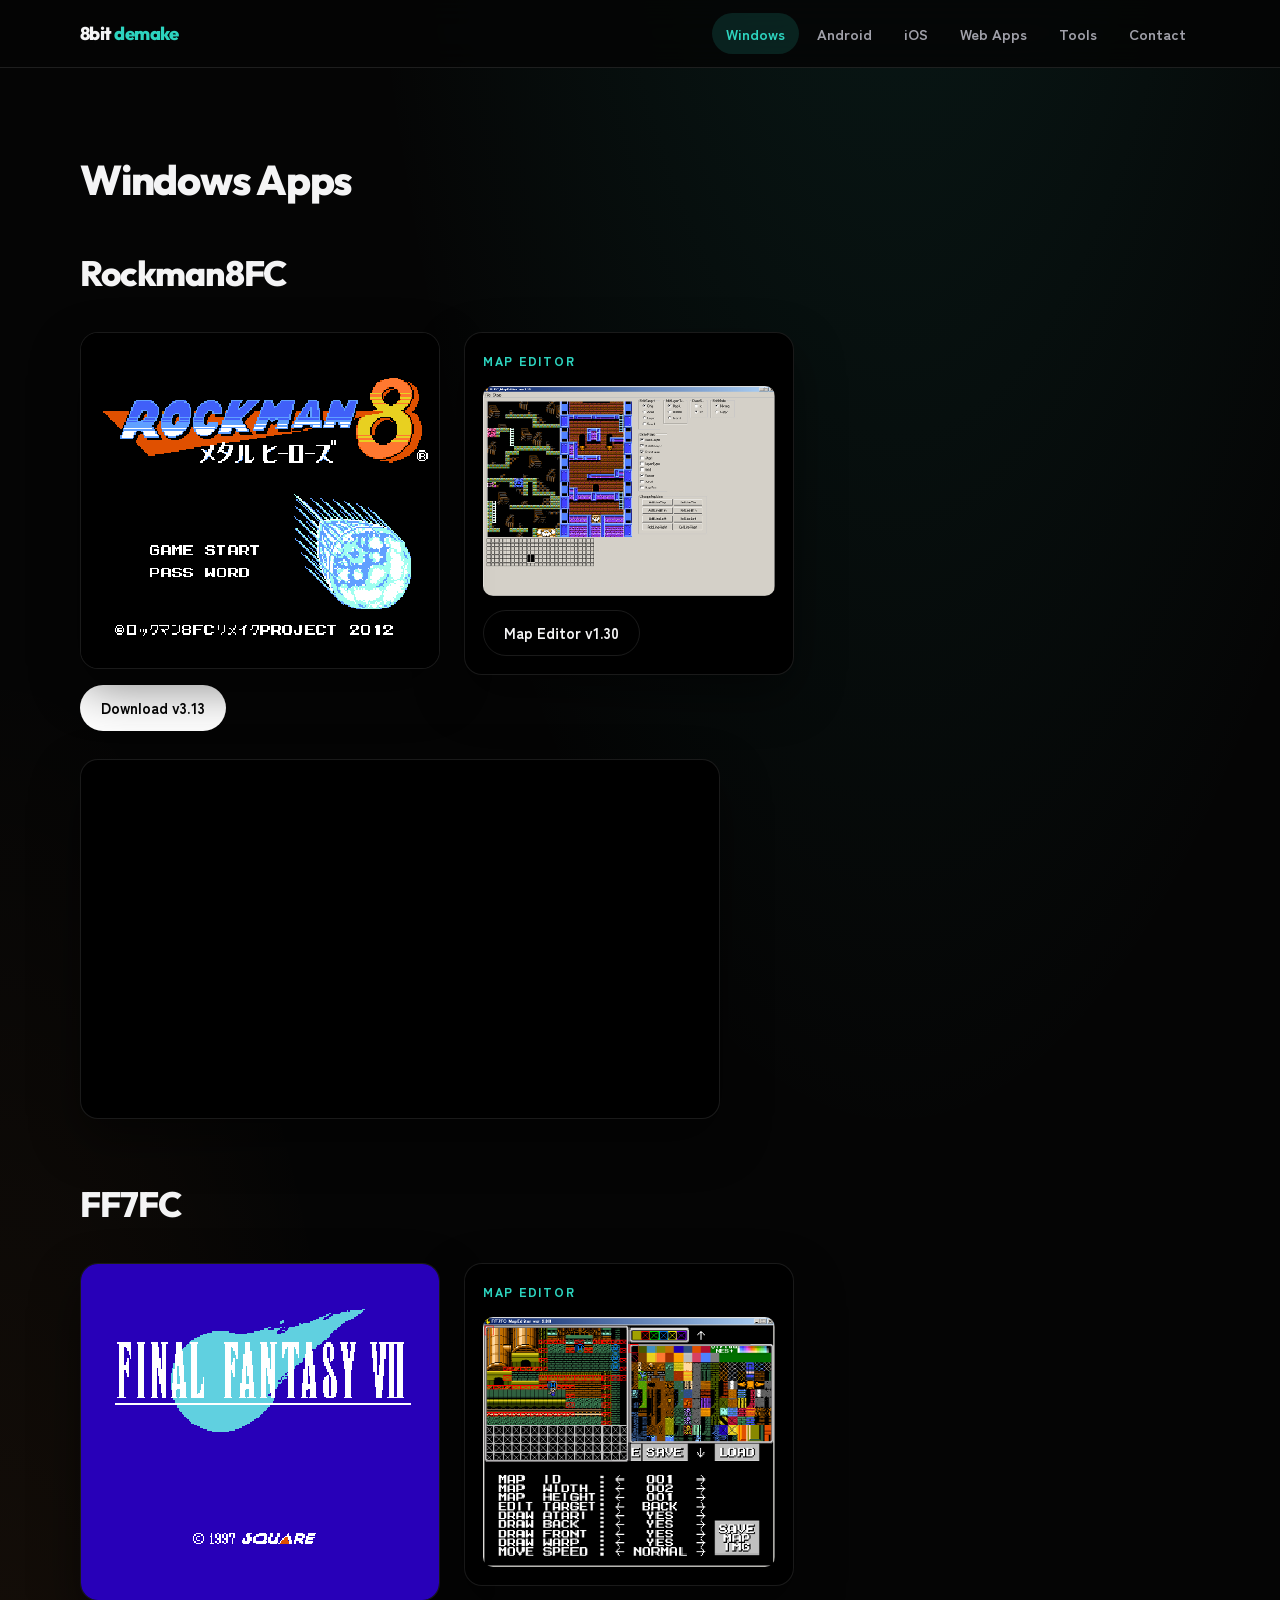
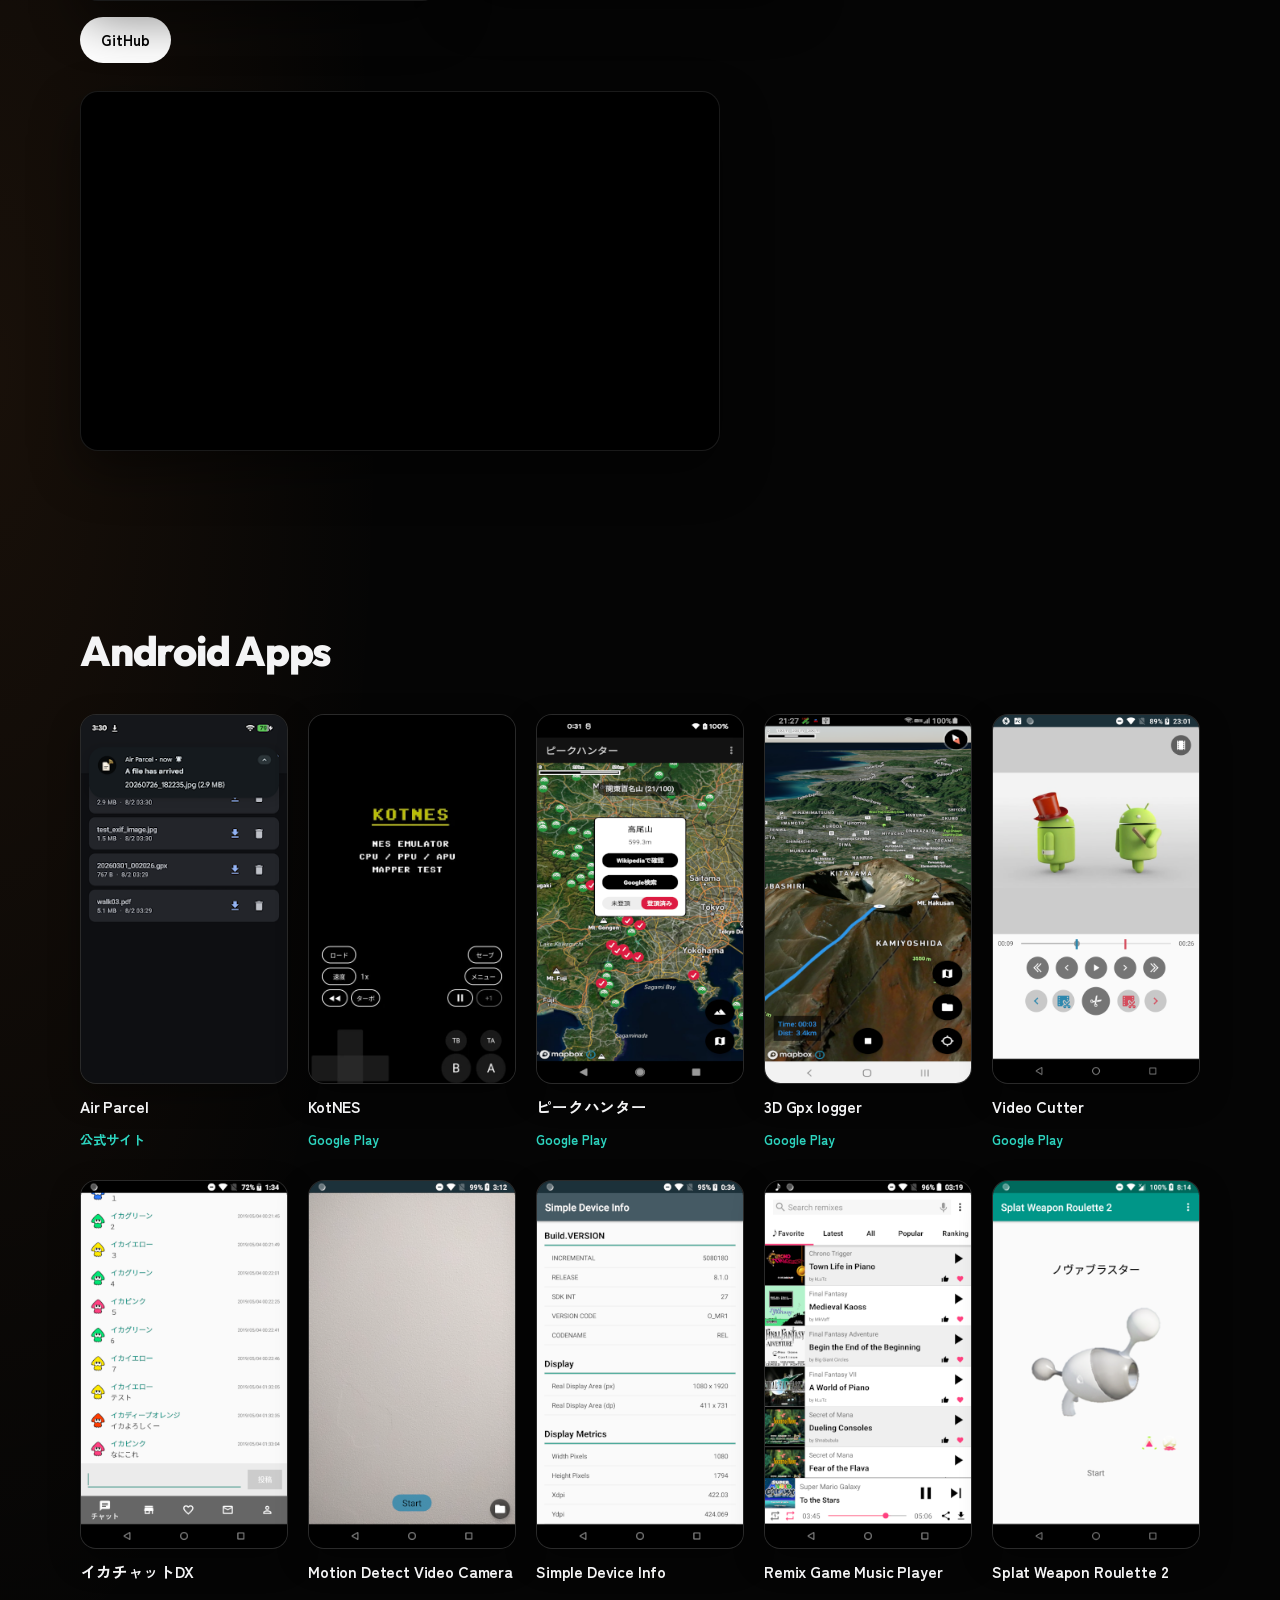
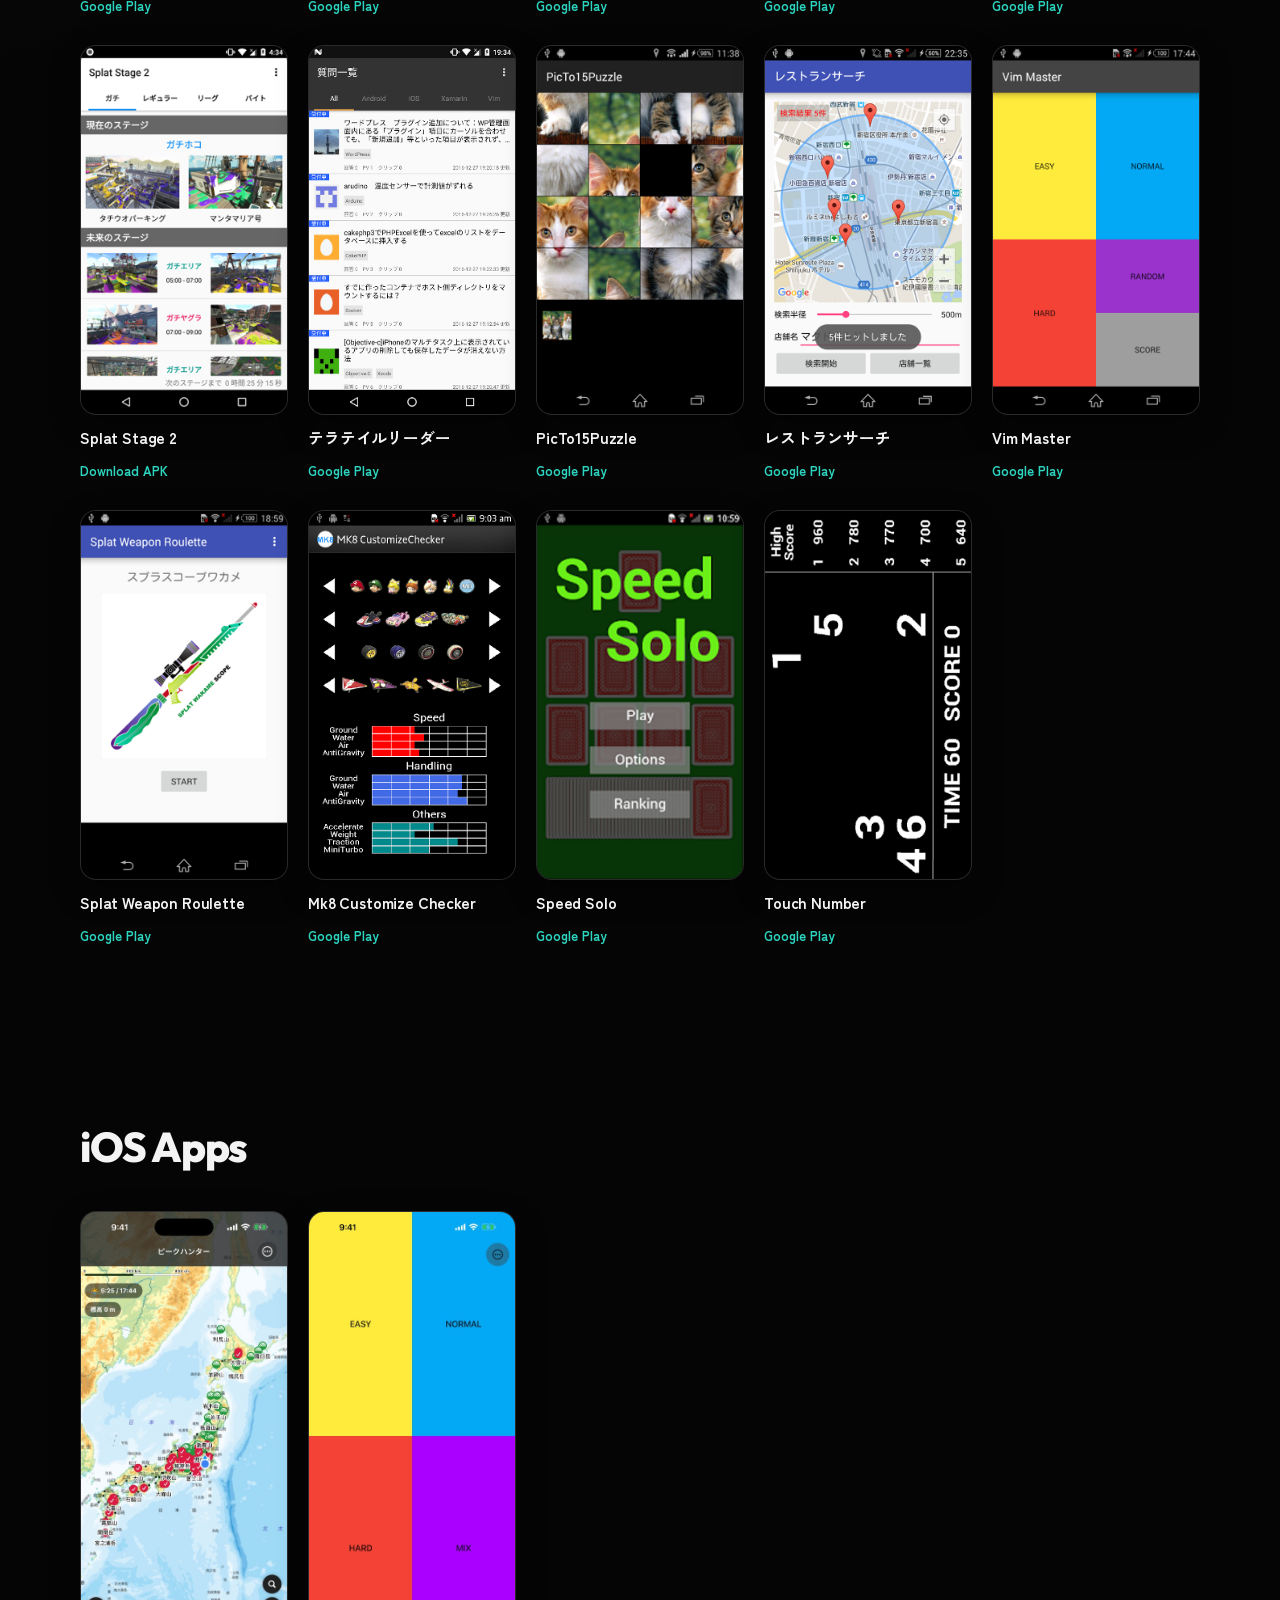
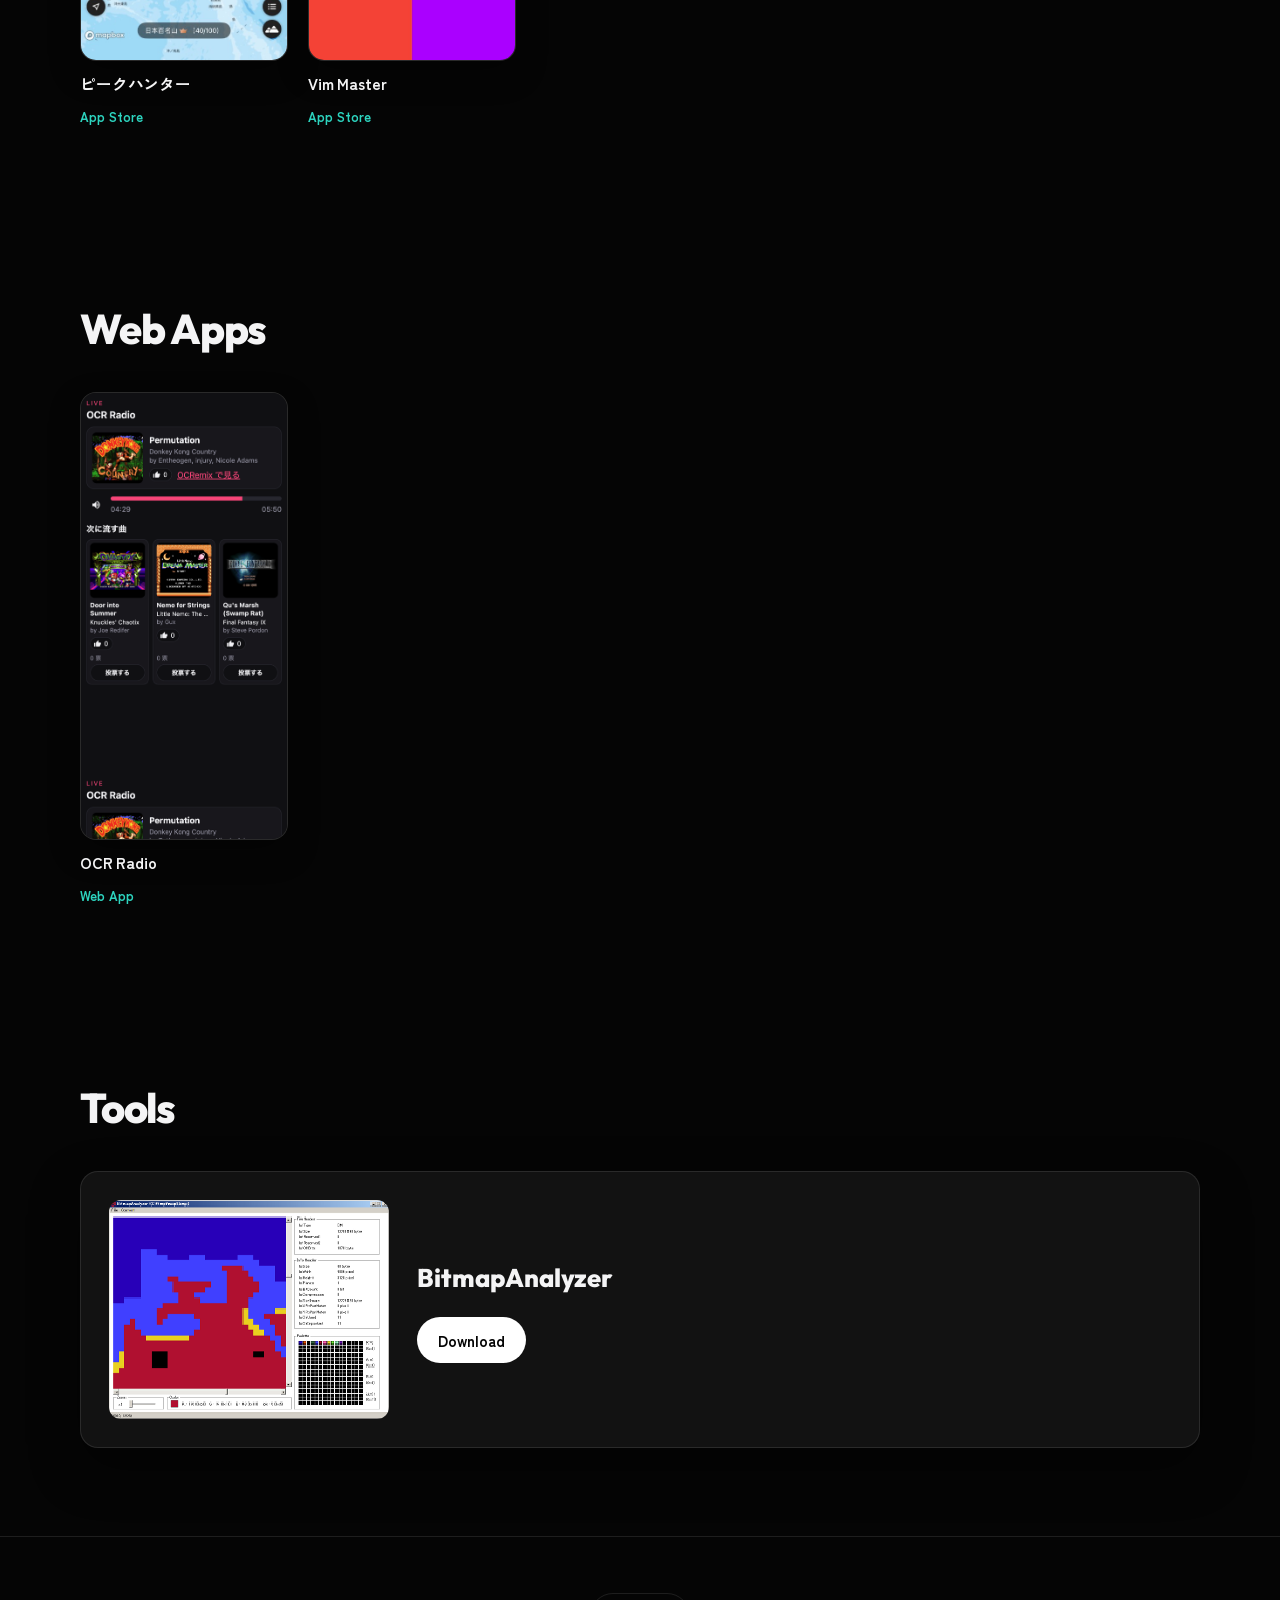
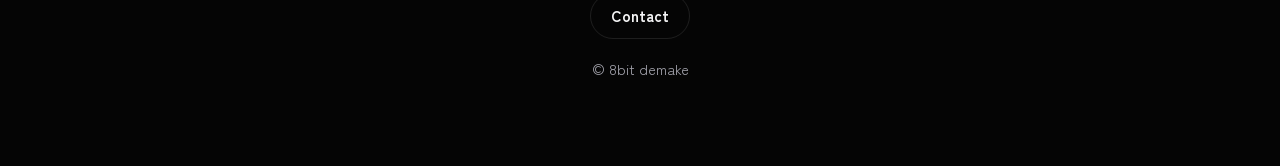
==== index.html @ 4e3c66c1 "OCR Radio の紹介画像をモバイルの縦長スクショに差し替える。" ====
<!DOCTYPE html>
<html lang="ja">
<head>
    <meta charset="utf-8">
    <meta name="viewport" content="width=device-width,initial-scale=1.0">
    <meta name="description" content="8bit demake - ファミコン風ゲームデメイク（Rockman8FC, FF7FC）と自作Android/iOSアプリ・開発ツールの作品集">
    <meta name="theme-color" content="#050505">
    <title>8bit demake</title>
    <link rel="preconnect" href="https://fonts.googleapis.com">
    <link rel="preconnect" href="https://fonts.gstatic.com" crossorigin>
    <link href="https://fonts.googleapis.com/css2?family=Outfit:wght@600;700;800&family=Zen+Kaku+Gothic+New:wght@400;500;700&display=swap" rel="stylesheet">
    <link rel="stylesheet" href="css/style.css">
</head>
<body>

<nav class="navbar">
    <div class="container">
        <a class="navbar-brand" href="#">8bit <span>demake</span></a>
        <button class="nav-toggle" id="nav-toggle" aria-label="メニュー" aria-expanded="false">☰</button>
        <ul class="nav-links" id="nav-links">
            <li><a href="#windows">Windows</a></li>
            <li><a href="#android">Android</a></li>
            <li><a href="#ios">iOS</a></li>
            <li><a href="#web">Web Apps</a></li>
            <li><a href="#tools">Tools</a></li>
            <li><a href="mail_form.html">Contact</a></li>
        </ul>
    </div>
</nav>

<main>
    <section class="section" id="windows">
        <div class="container">
            <div class="section-head reveal">
                <h2>Windows Apps</h2>
            </div>

            <div class="games">
                <article class="game reveal" id="R8">
                    <div class="game-intro">
                        <h3>Rockman8FC</h3>
                    </div>
                    <div class="game-layout">
                        <div>
                            <div class="screen-stage">
                                <div class="game-carousel" data-delay="5000">
                                    <img src="img/R8FCtitle.bmp" width="256" height="240" alt="Rockman8FC タイトル" class="is-active">
                                    <img src="img/R8Sel.bmp" width="256" height="240" alt="Rockman8FC セレクト">
                                    <img src="img/R8frost.png" width="256" height="240" alt="Rockman8FC フロストマン">
                                    <img src="img/R8S.bmp" width="256" height="240" alt="Rockman8FC ゲーム画面">
                                </div>
                            </div>
                            <div class="btn-group game-actions" style="margin-top:16px">
                                <a href="Rockman8FC_v313b.zip" class="btn btn-solid">Download v3.13</a>
                            </div>
                        </div>
                        <div class="editor-stage">
                            <span class="editor-label">Map Editor</span>
                            <img src="img/R8MapEdit.bmp" width="256" height="240" alt="Rockman8FC マップエディタ">
                            <div class="btn-group">
                                <a href="R8FC_MapEditor_v130.zip" class="btn btn-outline">Map Editor v1.30</a>
                            </div>
                        </div>
                    </div>
                    <div class="video-frame">
                        <iframe src="https://www.youtube.com/embed/6qbDLb4ttOM" title="Rockman8FC gameplay" allow="accelerometer; autoplay; encrypted-media; gyroscope; picture-in-picture" allowfullscreen loading="lazy"></iframe>
                    </div>
                </article>

                <article class="game reveal" id="FF7">
                    <div class="game-intro">
                        <h3>FF7FC</h3>
                    </div>
                    <div class="game-layout">
                        <div>
                            <div class="screen-stage">
                                <div class="game-carousel" data-delay="5000" data-start-delay="2500">
                                    <img src="img/FF7FCtitle.bmp" width="256" height="240" alt="FF7FC タイトル" class="is-active">
                                    <img src="img/F7title2.bmp" width="256" height="240" alt="FF7FC タイトル2">
                                    <img src="img/F7btl.bmp" width="256" height="240" alt="FF7FC バトル">
                                    <img src="img/F7x.bmp" width="274" height="240" alt="FF7FC 画面">
                                    <img src="img/F7z.bmp" width="256" height="240" alt="FF7FC 画面2">
                                </div>
                            </div>
                            <div class="btn-group game-actions" style="margin-top:16px">
                                <a href="https://github.com/beta1139/ff7fc-develop/" class="btn btn-solid">GitHub</a>
                            </div>
                        </div>
                        <div class="editor-stage">
                            <span class="editor-label">Map Editor</span>
                            <img src="img/FF7MapEdit.bmp" width="256" height="240" alt="FF7FC マップエディタ">
                        </div>
                    </div>
                    <div class="video-frame">
                        <iframe src="https://www.youtube.com/embed/PDfmCi4DXQ8" title="FF7FC gameplay" allow="accelerometer; autoplay; encrypted-media; gyroscope; picture-in-picture" allowfullscreen loading="lazy"></iframe>
                    </div>
                </article>
            </div>
        </div>
    </section>

    <section class="section" id="android">
        <div class="container">
            <div class="section-head reveal">
                <h2>Android Apps</h2>
            </div>
            <div class="app-gallery reveal">
                <a class="app-item" href="https://air-parcel.web.app/">
                    <div class="app-thumb"><img src="img/airparcel.png" width="230" height="512" alt="Air Parcel" loading="lazy"></div>
                    <h4>Air Parcel</h4><span class="meta">公式サイト</span>
                </a>
                <a class="app-item" href="https://play.google.com/store/apps/details?id=com.beta1139.kotnes">
                    <div class="app-thumb"><img src="img/kotnes.webp" width="472" height="1024" alt="KotNES" loading="lazy"></div>
                    <h4>KotNES</h4><span class="meta">Google Play</span>
                </a>
                <a class="app-item" href="https://play.google.com/store/apps/details?id=develop.beta1139.peekhunter">
                    <div class="app-thumb"><img src="img/peekhunter.png" width="256" height="455" alt="ピークハンター" loading="lazy"></div>
                    <h4>ピークハンター</h4><span class="meta">Google Play</span>
                </a>
                <a class="app-item" href="https://play.google.com/store/apps/details?id=develop.beta1139.gpslogger">
                    <div class="app-thumb"><img src="img/gpslogger.png" width="256" height="455" alt="3D Gpx logger" loading="lazy"></div>
                    <h4>3D Gpx logger</h4><span class="meta">Google Play</span>
                </a>
                <a class="app-item" href="https://play.google.com/store/apps/details?id=develop.beta1139.movie_cutter">
                    <div class="app-thumb"><img src="img/videocutter.png" width="256" height="455" alt="Video Cutter" loading="lazy"></div>
                    <h4>Video Cutter</h4><span class="meta">Google Play</span>
                </a>
                <a class="app-item" href="https://play.google.com/store/apps/details?id=develop.gamma2278.ikachatdx">
                    <div class="app-thumb"><img src="img/ikachatdx.png" width="256" height="455" alt="イカチャットDX" loading="lazy"></div>
                    <h4>イカチャットDX</h4><span class="meta">Google Play</span>
                </a>
                <a class="app-item" href="https://play.google.com/store/apps/details?id=develop.beta1139.motiondetector">
                    <div class="app-thumb"><img src="img/motion_detector.png" width="256" height="455" alt="Motion Detect Video Camera" loading="lazy"></div>
                    <h4>Motion Detect Video Camera</h4><span class="meta">Google Play</span>
                </a>
                <a class="app-item" href="https://play.google.com/store/apps/details?id=develop.beta1139.deviceinfo">
                    <div class="app-thumb"><img src="img/device_info.png" width="256" height="455" alt="Simple Device Info" loading="lazy"></div>
                    <h4>Simple Device Info</h4><span class="meta">Google Play</span>
                </a>
                <a class="app-item" href="https://play.google.com/store/apps/details?id=develop.beta1139.ocr_radio">
                    <div class="app-thumb"><img src="img/remix_player2.png" width="256" height="455" alt="Remix Game Music Player" loading="lazy"></div>
                    <h4>Remix Game Music Player</h4><span class="meta">Google Play</span>
                </a>
                <a class="app-item" href="https://play.google.com/store/apps/details?id=develop.beta1139.splatweaponroulette2">
                    <div class="app-thumb"><img src="img/splatweaponroulette2_.png" width="256" height="455" alt="Splat Weapon Roulette 2" loading="lazy"></div>
                    <h4>Splat Weapon Roulette 2</h4><span class="meta">Google Play</span>
                </a>
                <a class="app-item" href="https://firebasestorage.googleapis.com/v0/b/develop-22cfa.appspot.com/o/splatstage2_258.apk?alt=media&token=6c4bd6cb-471c-4fc9-ab16-933ae0997ff8">
                    <div class="app-thumb"><img src="img/splatstage2_sub.png" width="256" height="455" alt="Splat Stage 2" loading="lazy"></div>
                    <h4>Splat Stage 2</h4><span class="meta">Download APK</span>
                </a>
                <a class="app-item" href="https://play.google.com/store/apps/details?id=develop.beta1139.teratailreader">
                    <div class="app-thumb"><img src="img/teratail.png" width="256" height="455" alt="テラテイルリーダー" loading="lazy"></div>
                    <h4>テラテイルリーダー</h4><span class="meta">Google Play</span>
                </a>
                <a class="app-item" href="https://play.google.com/store/apps/details?id=develop.beta1139.pictopuzzle2">
                    <div class="app-thumb"><img src="img/picTo15puzzle.png" width="256" height="455" alt="PicTo15Puzzle" loading="lazy"></div>
                    <h4>PicTo15Puzzle</h4><span class="meta">Google Play</span>
                </a>
                <a class="app-item" href="https://play.google.com/store/apps/details?id=develop.beta1139.restaurantsearch">
                    <div class="app-thumb"><img src="img/restaurant.png" width="256" height="455" alt="レストランサーチ" loading="lazy"></div>
                    <h4>レストランサーチ</h4><span class="meta">Google Play</span>
                </a>
                <a class="app-item" href="https://play.google.com/store/apps/details?id=develop.example.beta1139.vimmaster">
                    <div class="app-thumb"><img src="img/vim.png" width="256" height="455" alt="Vim Master" loading="lazy"></div>
                    <h4>Vim Master</h4><span class="meta">Google Play</span>
                </a>
                <a class="app-item" href="https://play.google.com/store/apps/details?id=com.beta1139.splatweaponroulette">
                    <div class="app-thumb"><img src="img/swr.png" width="256" height="455" alt="Splat Weapon Roulette" loading="lazy"></div>
                    <h4>Splat Weapon Roulette</h4><span class="meta">Google Play</span>
                </a>
                <a class="app-item" href="https://play.google.com/store/apps/details?id=androidgames.mk8_customizechecker">
                    <div class="app-thumb"><img src="img/mk8.png" width="256" height="455" alt="Mk8 Customize Checker" loading="lazy"></div>
                    <h4>Mk8 Customize Checker</h4><span class="meta">Google Play</span>
                </a>
                <a class="app-item" href="https://play.google.com/store/apps/details?id=androidgames.SpeedSolo">
                    <div class="app-thumb"><img src="img/ss.png" width="256" height="455" alt="Speed Solo" loading="lazy"></div>
                    <h4>Speed Solo</h4><span class="meta">Google Play</span>
                </a>
                <a class="app-item" href="https://play.google.com/store/apps/details?id=androidgames.touchnumber#?t=W251bGwsMSwxLDIxMiwiYW5kcm9pZGdhbWVzLnRvdWNobnVtYmVyIl0.">
                    <div class="app-thumb"><img src="img/tn.png" width="256" height="455" alt="Touch Number" loading="lazy"></div>
                    <h4>Touch Number</h4><span class="meta">Google Play</span>
                </a>
            </div>
        </div>
    </section>

    <section class="section" id="ios">
        <div class="container">
            <div class="section-head reveal">
                <h2>iOS Apps</h2>
            </div>
            <div class="app-gallery reveal">
                <a class="app-item" href="https://apps.apple.com/jp/app/%E3%83%94%E3%83%BC%E3%82%AF%E3%83%8F%E3%83%B3%E3%82%BF%E3%83%BC/id6813309750">
                    <div class="app-thumb is-iphone"><img src="img/peekhunter_ios.jpg" width="471" height="1024" alt="ピークハンター iOS" loading="lazy"></div>
                    <h4>ピークハンター</h4><span class="meta">App Store</span>
                </a>
                <a class="app-item" href="https://apps.apple.com/app/vim-master-learn-vim-commands/id6812982485">
                    <div class="app-thumb is-iphone"><img src="img/vimMaster_ios.png" width="471" height="1024" alt="Vim Master iOS" loading="lazy"></div>
                    <h4>Vim Master</h4><span class="meta">App Store</span>
                </a>
            </div>
        </div>
    </section>

    <section class="section" id="web">
        <div class="container">
            <div class="section-head reveal">
                <h2>Web Apps</h2>
            </div>
            <div class="app-gallery reveal">
                <a class="app-item" href="https://ocrplayer.web.app/">
                    <div class="app-thumb is-iphone"><img src="img/ocr_radio.png" width="471" height="1019" alt="OCR Radio" loading="lazy"></div>
                    <h4>OCR Radio</h4><span class="meta">Web App</span>
                </a>
            </div>
        </div>
    </section>

    <section class="section" id="tools">
        <div class="container">
            <div class="section-head reveal">
                <h2>Tools</h2>
            </div>
            <div class="tool-row reveal">
                <img src="img/ba.bmp" width="256" height="200" alt="BitmapAnalyzer">
                <div>
                    <h3>BitmapAnalyzer</h3>
                    <a href="BitmapAnalyzer.zip" class="btn btn-solid">Download</a>
                </div>
            </div>
        </div>
    </section>
</main>

<footer class="site-footer">
    <div class="container">
        <a href="mail_form.html" class="btn btn-outline">Contact</a>
        <p class="copyright">&copy; 8bit demake</p>
        <div>
            <noscript></noscript><!-- FC2カウンター ここから -->
            <script language="JavaScript" type="text/javascript" src="http://counter1.fc2.com/counter.php?id=3221148"></script>
            <noscript><img src="http://counter1.fc2.com/counter_img.php?id=3221148" alt=""></noscript>
            <img src="http://media.fc2.com/counter_img.php?id=50" style="visibility:hidden" alt="" width="0" height="0">
        </div>
    </div>
</footer>

<button class="back-to-top" id="back-to-top" aria-label="トップへ戻る">↑</button>
<script src="js/main.js"></script>
</body>
</html>
---- css/style.css ----
:root {
    --bg: #050505;
    --bg-deep: #0a0a0a;
    --surface: #121212;
    --ink: #f4f4f5;
    --ink-soft: #d4d4d8;
    --muted: #a1a1aa;
    --line: rgba(255, 255, 255, 0.1);
    --accent: #2dd4bf;
    --accent-hot: #fb923c;
    --accent-soft: rgba(45, 212, 191, 0.14);
    --shadow: 0 20px 50px rgba(0, 0, 0, 0.45);
    --radius: 18px;
    --nav-h: 68px;
    --font-display: "Outfit", "Zen Kaku Gothic New", sans-serif;
    --font-body: "Zen Kaku Gothic New", "Hiragino Sans", sans-serif;
    --max: 1120px;
}

*, *::before, *::after { box-sizing: border-box; }

html {
    scroll-behavior: smooth;
    scroll-padding-top: calc(var(--nav-h) + 20px);
}

body {
    margin: 0;
    color: var(--ink);
    font-family: var(--font-body);
    font-size: 16px;
    line-height: 1.7;
    background:
        radial-gradient(ellipse 80% 50% at 70% -10%, rgba(45, 212, 191, 0.12), transparent 55%),
        radial-gradient(ellipse 60% 40% at 0% 30%, rgba(251, 146, 60, 0.08), transparent 50%),
        var(--bg);
    -webkit-font-smoothing: antialiased;
}

main {
    padding-top: var(--nav-h);
}

img { max-width: 100%; height: auto; display: block; }

a { color: inherit; }

.container {
    width: min(100% - 40px, var(--max));
    margin-inline: auto;
}

/* ── Nav ── */
.navbar {
    position: fixed;
    inset: 0 0 auto;
    z-index: 1000;
    height: var(--nav-h);
    background: rgba(5, 5, 5, 0.88);
    backdrop-filter: blur(16px);
    -webkit-backdrop-filter: blur(16px);
    border-bottom: 1px solid var(--line);
}

.navbar .container {
    display: flex;
    align-items: center;
    justify-content: space-between;
    height: 100%;
}

.navbar-brand {
    font-family: var(--font-display);
    font-weight: 800;
    font-size: 1.15rem;
    letter-spacing: -0.03em;
    text-decoration: none;
    color: var(--ink);
}

.navbar-brand span { color: var(--accent); }

.nav-toggle {
    display: none;
    background: transparent;
    border: 1px solid var(--line);
    border-radius: 10px;
    width: 42px;
    height: 42px;
    cursor: pointer;
    color: var(--ink);
    font-size: 1.1rem;
}

.nav-links {
    display: flex;
    gap: 4px;
    list-style: none;
    margin: 0;
    padding: 0;
}

.nav-links a {
    display: inline-block;
    padding: 8px 14px;
    text-decoration: none;
    color: var(--muted);
    font-weight: 600;
    font-size: 0.92rem;
    border-radius: 999px;
    transition: color 0.2s, background 0.2s;
}

.nav-links a:hover,
.nav-links a.active {
    color: var(--accent);
    background: var(--accent-soft);
}

/* ── Buttons ── */
.btn {
    display: inline-flex;
    align-items: center;
    justify-content: center;
    gap: 8px;
    min-height: 46px;
    padding: 0 20px;
    border-radius: 999px;
    border: 1px solid transparent;
    text-decoration: none;
    font-weight: 700;
    font-size: 0.95rem;
    cursor: pointer;
    transition: transform 0.2s, background 0.2s, color 0.2s, border-color 0.2s, box-shadow 0.2s;
}

.btn:hover { transform: translateY(-1px); }

.btn-primary {
    background: var(--accent);
    color: #04110f;
    box-shadow: 0 10px 24px rgba(45, 212, 191, 0.28);
}

.btn-primary:hover { background: #5eead4; color: #04110f; }

.btn-ghost {
    background: rgba(255, 255, 255, 0.08);
    border-color: rgba(255, 255, 255, 0.28);
    color: #fff;
    backdrop-filter: blur(8px);
}

.btn-ghost:hover { background: rgba(255, 255, 255, 0.16); color: #fff; }

.btn-solid {
    background: #fff;
    color: #050505;
}

.btn-solid:hover { background: #e4e4e7; color: #050505; }

.btn-outline {
    background: transparent;
    border-color: var(--line);
    color: var(--ink);
}

.btn-outline:hover {
    border-color: var(--accent);
    color: var(--accent);
    background: var(--accent-soft);
}

.btn-group {
    display: flex;
    flex-wrap: wrap;
    gap: 10px;
}

/* ── Sections ── */
.section {
    padding: 88px 0;
}

.section-head {
    margin-bottom: 40px;
    max-width: 36rem;
}

.section-head h2 {
    margin: 0;
    font-family: var(--font-display);
    font-size: clamp(1.8rem, 4vw, 2.6rem);
    font-weight: 800;
    letter-spacing: -0.03em;
    line-height: 1.15;
}

.reveal {
    opacity: 1;
    transform: none;
}

/* ── Featured games ── */
.games {
    display: grid;
    gap: 56px;
}

.game {
    display: grid;
    gap: 28px;
}

.game-intro h3 {
    margin: 0;
    font-family: var(--font-display);
    font-size: clamp(1.6rem, 3vw, 2.2rem);
    font-weight: 800;
    letter-spacing: -0.03em;
}

.game-layout {
    display: grid;
    grid-template-columns: minmax(0, 360px) minmax(0, 330px);
    gap: 24px;
    align-items: start;
}

.screen-stage,
.editor-stage {
    background: #000;
    border: 1px solid var(--line);
    border-radius: var(--radius);
    overflow: hidden;
    box-shadow: var(--shadow);
}

.screen-stage {
    aspect-ratio: 256 / 240;
    position: relative;
}

.game-carousel {
    position: absolute;
    inset: 0;
}

.game-carousel img {
    position: absolute;
    inset: 0;
    width: 100%;
    height: 100%;
    object-fit: contain;
    object-position: center top;
    image-rendering: pixelated;
    opacity: 0;
    transition: opacity 0.85s ease;
}

.game-carousel img.is-active {
    opacity: 1;
    z-index: 1;
}

.editor-stage {
    padding: 18px;
    display: grid;
    gap: 14px;
}

.editor-label {
    font-size: 0.78rem;
    font-weight: 800;
    letter-spacing: 0.14em;
    text-transform: uppercase;
    color: var(--accent);
}

.editor-stage img {
    width: 100%;
    border-radius: 10px;
    image-rendering: pixelated;
    background: #000;
}

.game-actions {
    margin-top: 4px;
}

.video-frame {
    position: relative;
    width: 100%;
    max-width: 640px;
    aspect-ratio: 16 / 9;
    border-radius: var(--radius);
    overflow: hidden;
    background: #000;
    border: 1px solid var(--line);
    box-shadow: var(--shadow);
}

.video-frame iframe {
    position: absolute;
    inset: 0;
    width: 100%;
    height: 100%;
    border: 0;
}

/* ── App gallery ── */
.app-gallery {
    display: grid;
    grid-template-columns: repeat(auto-fill, minmax(180px, 1fr));
    gap: 28px 20px;
}

.app-item {
    display: grid;
    gap: 12px;
    text-align: left;
    text-decoration: none;
    color: inherit;
    transition: transform 0.25s ease;
}

.app-item:hover { transform: translateY(-4px); }

.app-item.is-static { cursor: default; }
.app-item.is-static:hover { transform: none; }

.app-thumb {
    aspect-ratio: 9 / 16;
    border-radius: 16px;
    overflow: hidden;
    background: var(--surface);
    border: 1px solid var(--line);
    box-shadow: 0 12px 30px rgba(0, 0, 0, 0.35);
}

.app-thumb.is-iphone {
    aspect-ratio: auto;
}

.app-thumb.is-iphone img {
    height: auto;
    object-fit: contain;
    object-position: center;
}

.app-thumb img {
    width: 100%;
    height: 100%;
    object-fit: cover;
    object-position: top center;
}

.app-item h4 {
    margin: 0;
    font-size: 0.98rem;
    font-weight: 700;
    letter-spacing: -0.01em;
    line-height: 1.35;
    color: var(--ink);
}

.app-item .meta {
    font-size: 0.82rem;
    font-weight: 700;
    color: var(--accent);
}

.app-item.discontinued {
    opacity: 0.55;
}

.app-item.discontinued .meta {
    color: var(--accent-hot);
}

.app-item.discontinued h4 {
    text-decoration: line-through;
    color: var(--muted);
}

/* ── Tools ── */
.tool-row {
    display: grid;
    grid-template-columns: minmax(0, 280px) minmax(0, 1fr);
    gap: 28px;
    align-items: center;
    padding: 28px;
    background: var(--surface);
    border: 1px solid var(--line);
    border-radius: var(--radius);
    box-shadow: var(--shadow);
}

.tool-row img {
    width: 100%;
    border-radius: 12px;
    image-rendering: pixelated;
    background: #000;
}

.tool-row h3 {
    margin: 0 0 18px;
    font-family: var(--font-display);
    font-size: 1.6rem;
    font-weight: 800;
}

/* ── Footer ── */
.site-footer {
    padding: 56px 0 72px;
    border-top: 1px solid var(--line);
    text-align: center;
}

.site-footer .copyright {
    margin: 18px 0 12px;
    color: var(--muted);
    font-size: 0.9rem;
}

.back-to-top {
    position: fixed;
    right: 20px;
    bottom: 20px;
    z-index: 900;
    width: 44px;
    height: 44px;
    border: 0;
    border-radius: 999px;
    background: #fff;
    color: #050505;
    cursor: pointer;
    opacity: 0;
    pointer-events: none;
    transform: translateY(8px);
    transition: opacity 0.25s, transform 0.25s;
}

.back-to-top.visible {
    opacity: 1;
    pointer-events: auto;
    transform: translateY(0);
}

/* ── Contact page ── */
.mail-page {
    min-height: 100vh;
    padding: calc(var(--nav-h) + 48px) 0 64px;
}

.mail-panel {
    width: min(100% - 40px, 640px);
    margin: 0 auto;
    padding: 36px 28px;
    background: var(--surface);
    border: 1px solid var(--line);
    border-radius: var(--radius);
    box-shadow: var(--shadow);
    text-align: center;
}

.mail-panel h1 {
    margin: 0 0 24px;
    font-family: var(--font-display);
    font-size: 2rem;
    font-weight: 800;
    letter-spacing: -0.03em;
}

.back-link {
    display: inline-block;
    margin-top: 28px;
    color: var(--accent);
    font-weight: 700;
    text-decoration: none;
}

.back-link:hover { text-decoration: underline; }

/* ── Legal document ── */
.legal-page {
    min-height: 100vh;
    padding: calc(var(--nav-h) + 40px) 0 80px;
}

.legal-doc {
    width: min(100% - 40px, 760px);
    margin: 0 auto;
    padding: 40px 32px 36px;
    background: var(--surface);
    border: 1px solid var(--line);
    border-radius: var(--radius);
    box-shadow: var(--shadow);
}

.legal-doc h1 {
    margin: 0 0 8px;
    font-family: var(--font-display);
    font-size: 1.7rem;
    font-weight: 800;
    letter-spacing: -0.03em;
}

.legal-meta {
    margin: 0 0 28px;
    color: var(--muted);
    font-size: 0.9rem;
}

.legal-doc h2 {
    margin: 1.8em 0 0.6em;
    font-size: 1.05rem;
    font-weight: 700;
}

.legal-doc p,
.legal-doc li {
    color: var(--ink-soft);
}

.legal-doc a {
    color: var(--accent);
    font-weight: 700;
    text-decoration: none;
}

.legal-doc a:hover { text-decoration: underline; }

.legal-doc ol {
    padding-left: 1.35em;
}

.legal-doc ol ol {
    margin-top: 0.4em;
}

.legal-end {
    margin: 2.4em 0 0;
    text-align: right;
    color: var(--muted);
}

@media (max-width: 480px) {
    .legal-doc { padding: 28px 18px 24px; }
}

/* ── Responsive ── */
@media (max-width: 860px) {
    .nav-toggle { display: inline-flex; align-items: center; justify-content: center; }

    .nav-links {
        display: none;
        position: absolute;
        top: calc(var(--nav-h) - 1px);
        left: 0;
        right: 0;
        flex-direction: column;
        gap: 0;
        padding: 12px 16px 18px;
        background: rgba(5, 5, 5, 0.96);
        border-bottom: 1px solid var(--line);
        backdrop-filter: blur(16px);
    }

    .nav-links.open { display: flex; }

    .game-layout,
    .tool-row {
        grid-template-columns: 1fr;
    }

    .section { padding: 64px 0; }

    .app-gallery {
        grid-template-columns: repeat(2, minmax(0, 1fr));
    }
}

@media (max-width: 480px) {
    .container { width: min(100% - 28px, var(--max)); }

    .app-gallery { gap: 20px 12px; }
}

@media (prefers-reduced-motion: reduce) {
    html { scroll-behavior: auto; }
}
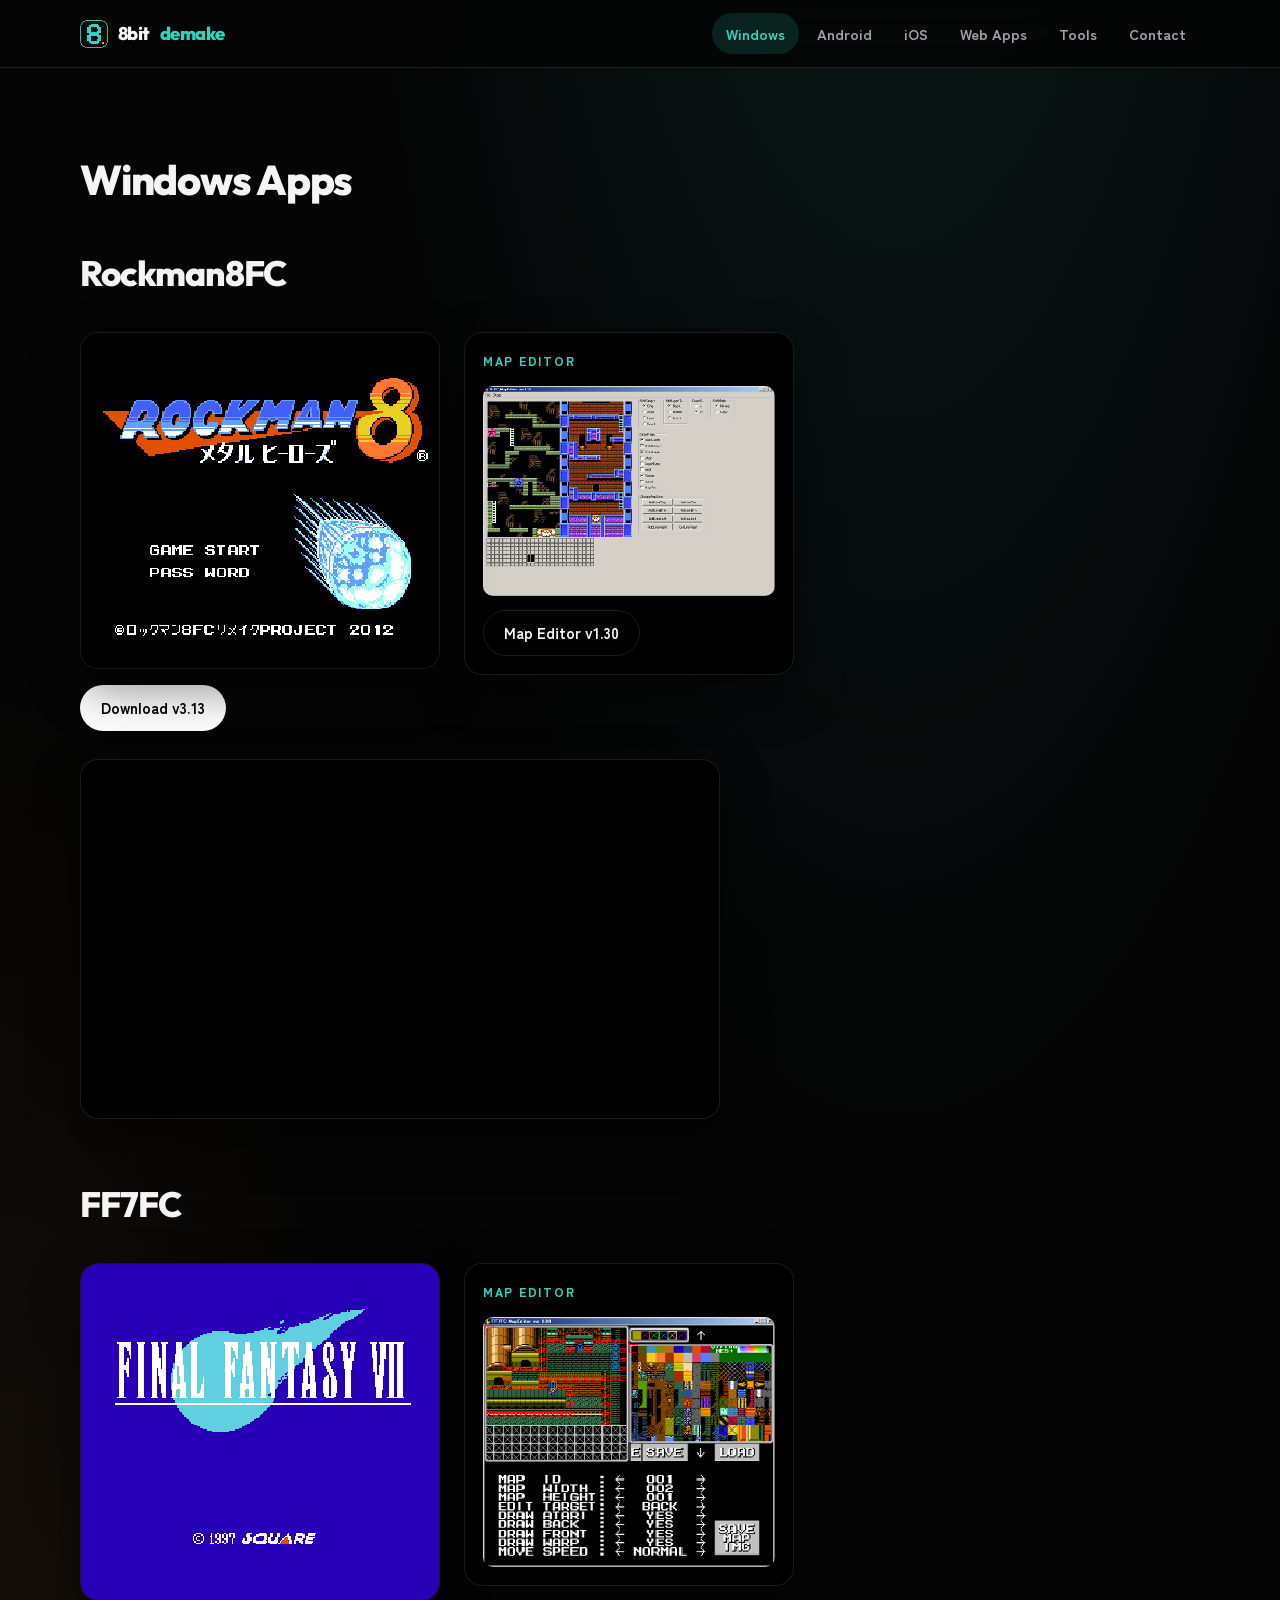
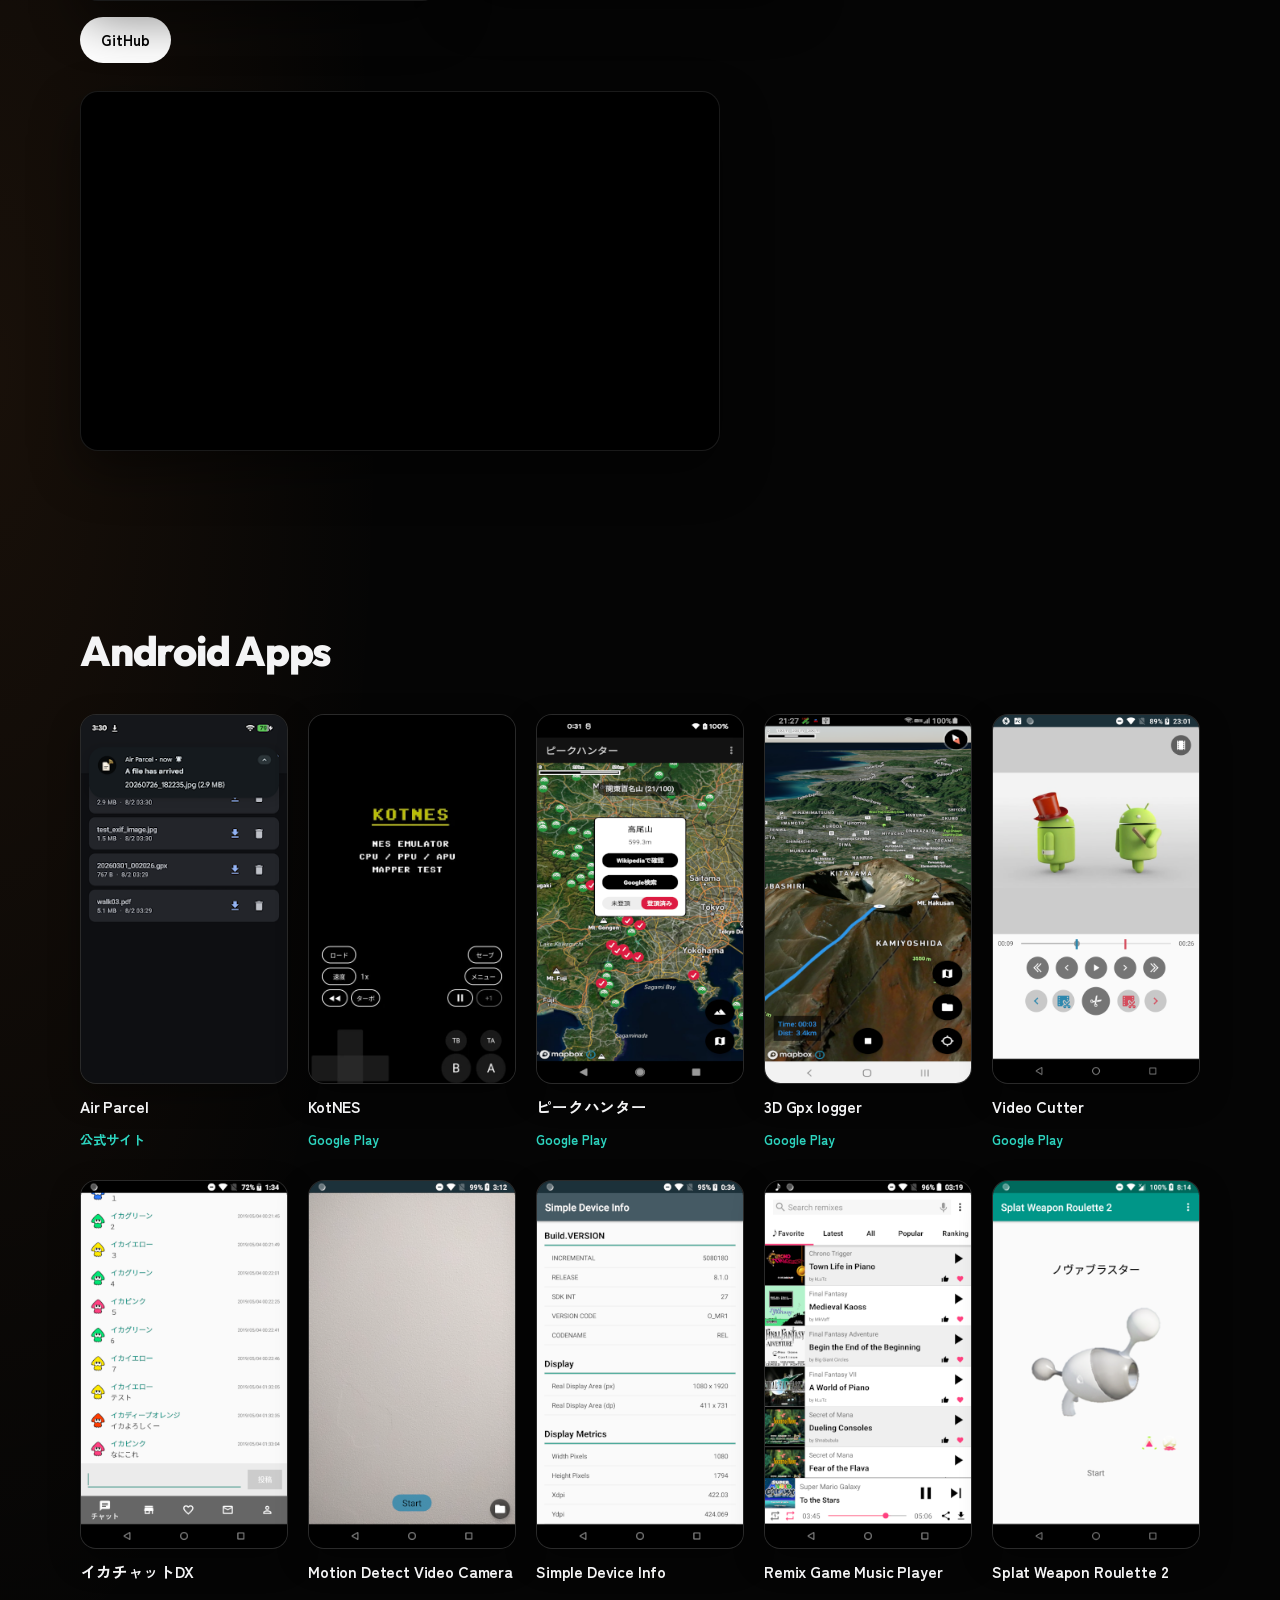
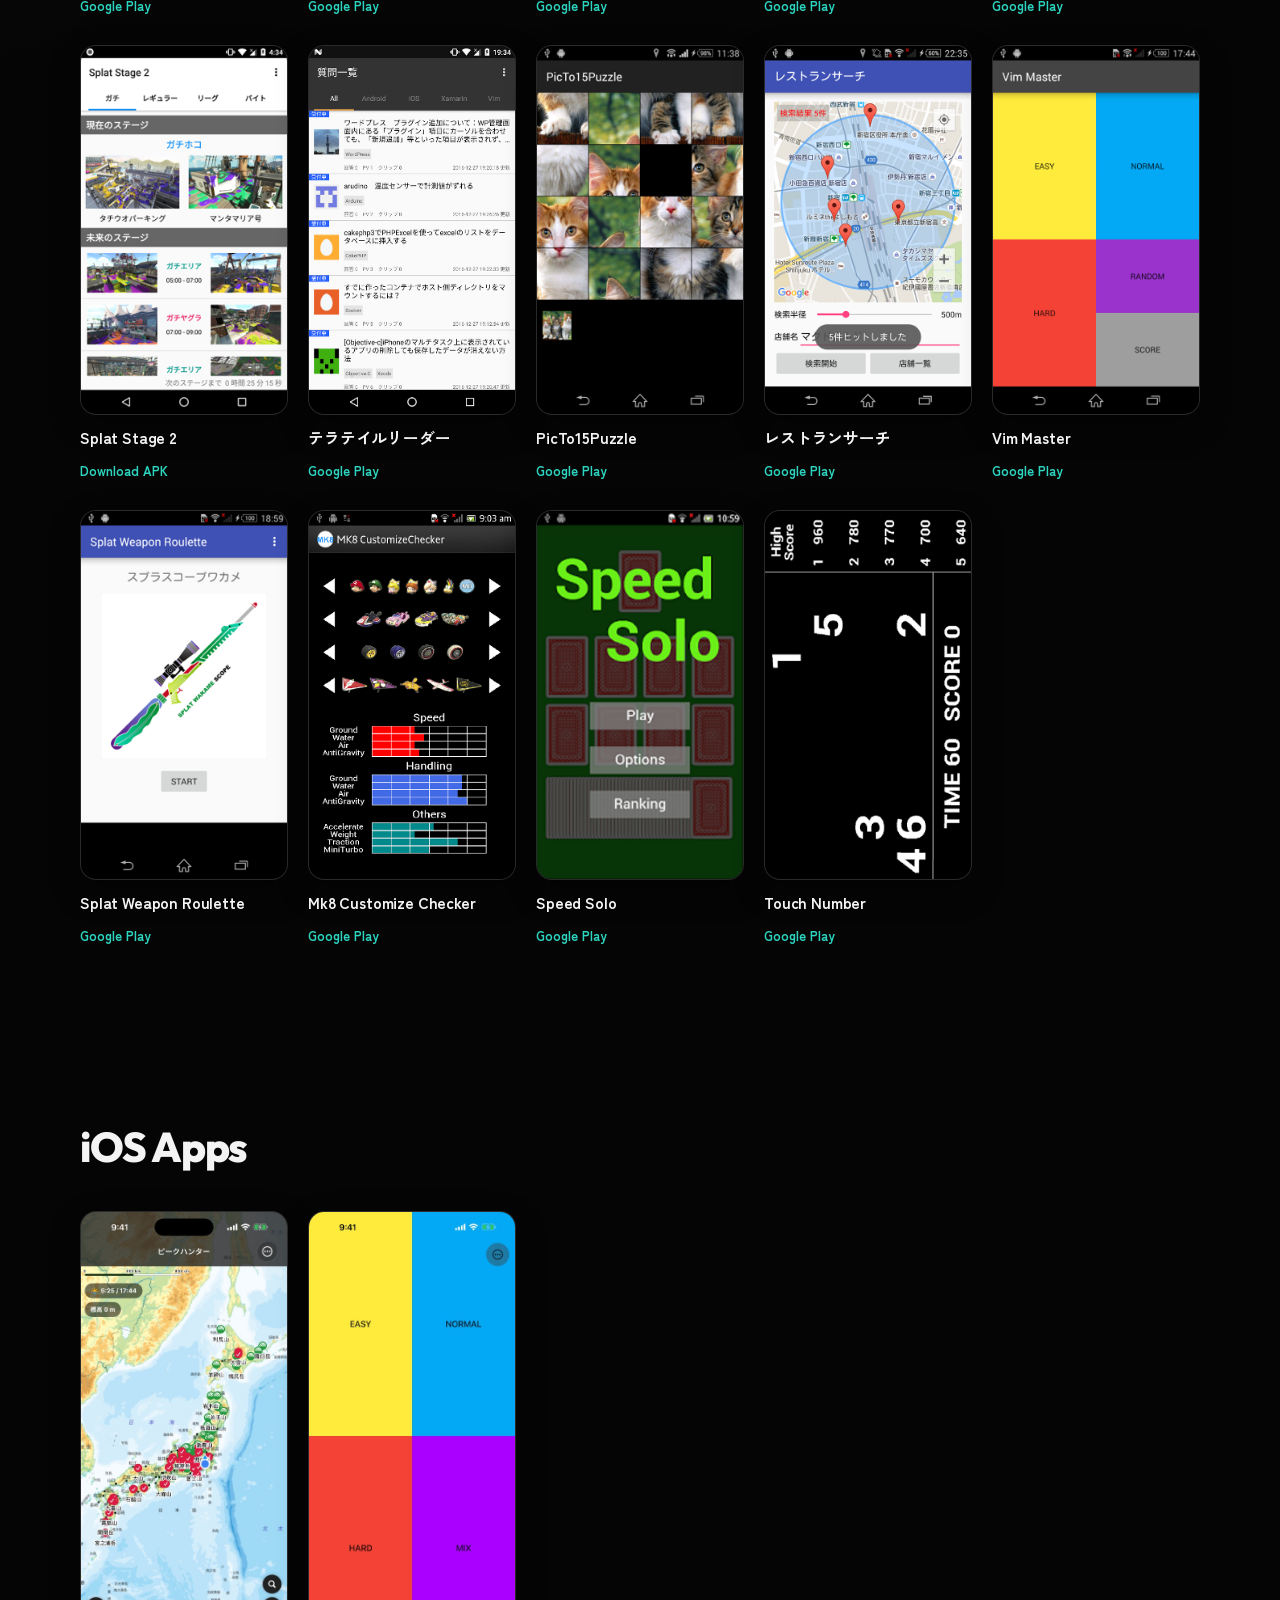
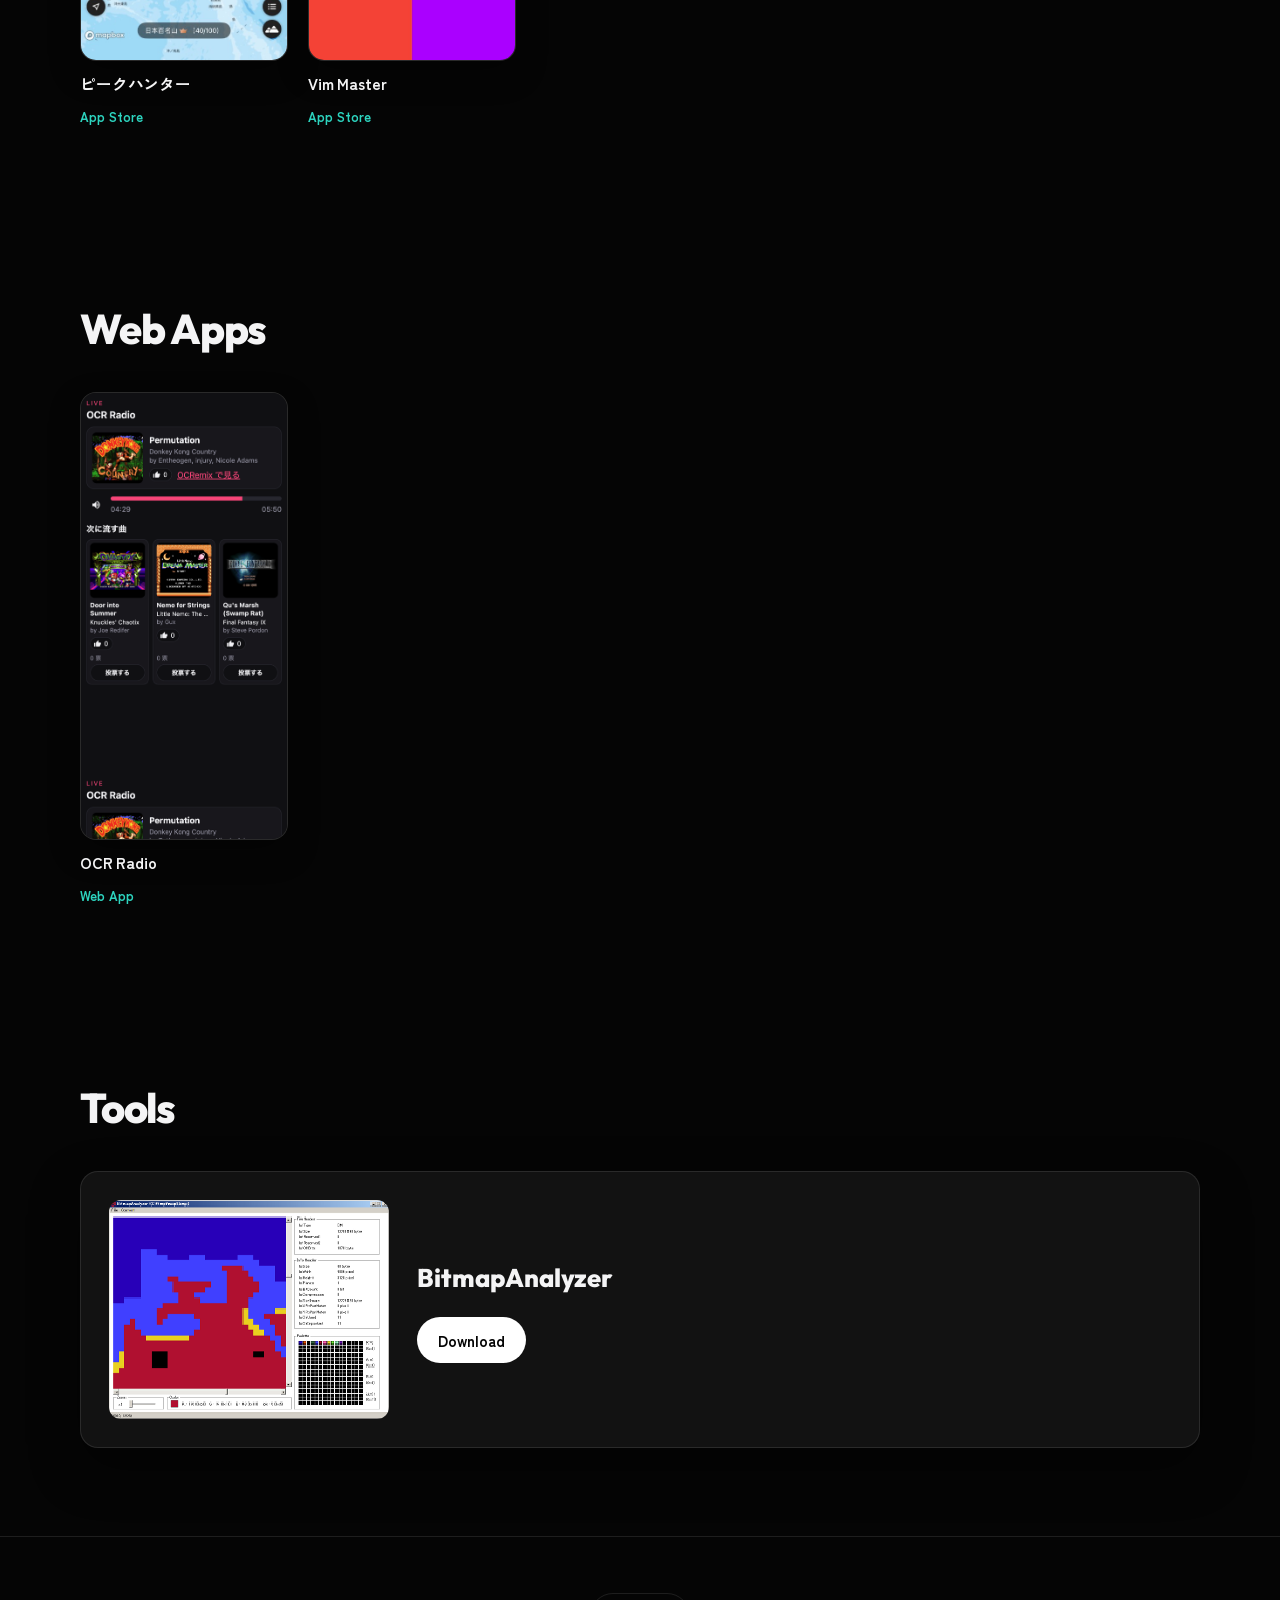
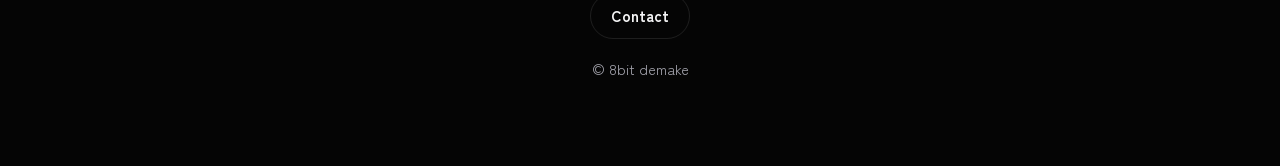
==== commit de74d6f2: "8bit demake のファビコンとサイトアイコンを追加する。" ====
--- a/index.html
+++ b/index.html
@@ -6,6 +6,11 @@
     <meta name="description" content="8bit demake - ファミコン風ゲームデメイク（Rockman8FC, FF7FC）と自作Android/iOSアプリ・開発ツールの作品集">
     <meta name="theme-color" content="#050505">
     <title>8bit demake</title>
+    <link rel="icon" href="favicon.svg" type="image/svg+xml">
+    <link rel="icon" href="favicon-32.png" type="image/png" sizes="32x32">
+    <link rel="icon" href="favicon.ico" sizes="any">
+    <link rel="apple-touch-icon" href="apple-touch-icon.png">
+    <link rel="manifest" href="site.webmanifest">
     <link rel="preconnect" href="https://fonts.googleapis.com">
     <link rel="preconnect" href="https://fonts.gstatic.com" crossorigin>
     <link href="https://fonts.googleapis.com/css2?family=Outfit:wght@600;700;800&family=Zen+Kaku+Gothic+New:wght@400;500;700&display=swap" rel="stylesheet">
@@ -15,7 +20,7 @@
 
 <nav class="navbar">
     <div class="container">
-        <a class="navbar-brand" href="#">8bit <span>demake</span></a>
+        <a class="navbar-brand" href="#"><img src="favicon.svg" width="28" height="28" alt="">8bit <span>demake</span></a>
         <button class="nav-toggle" id="nav-toggle" aria-label="メニュー" aria-expanded="false">☰</button>
         <ul class="nav-links" id="nav-links">
             <li><a href="#windows">Windows</a></li>
@@ -210,7 +215,7 @@
             </div>
             <div class="app-gallery reveal">
                 <a class="app-item" href="https://ocrplayer.web.app/">
-                    <div class="app-thumb is-iphone"><img src="img/ocr_radio.png" width="471" height="1019" alt="OCR Radio" loading="lazy"></div>
+                    <div class="app-thumb is-iphone"><img src="img/ocr_radio.png" width="471" height="686" alt="OCR Radio" loading="lazy"></div>
                     <h4>OCR Radio</h4><span class="meta">Web App</span>
                 </a>
             </div>
--- a/css/style.css
+++ b/css/style.css
@@ -70,12 +70,22 @@
 }
 
 .navbar-brand {
+    display: flex;
+    align-items: center;
+    gap: 10px;
     font-family: var(--font-display);
     font-weight: 800;
     font-size: 1.15rem;
     letter-spacing: -0.03em;
     text-decoration: none;
     color: var(--ink);
+}
+
+.navbar-brand img {
+    width: 28px;
+    height: 28px;
+    border-radius: 7px;
+    flex-shrink: 0;
 }
 
 .navbar-brand span { color: var(--accent); }
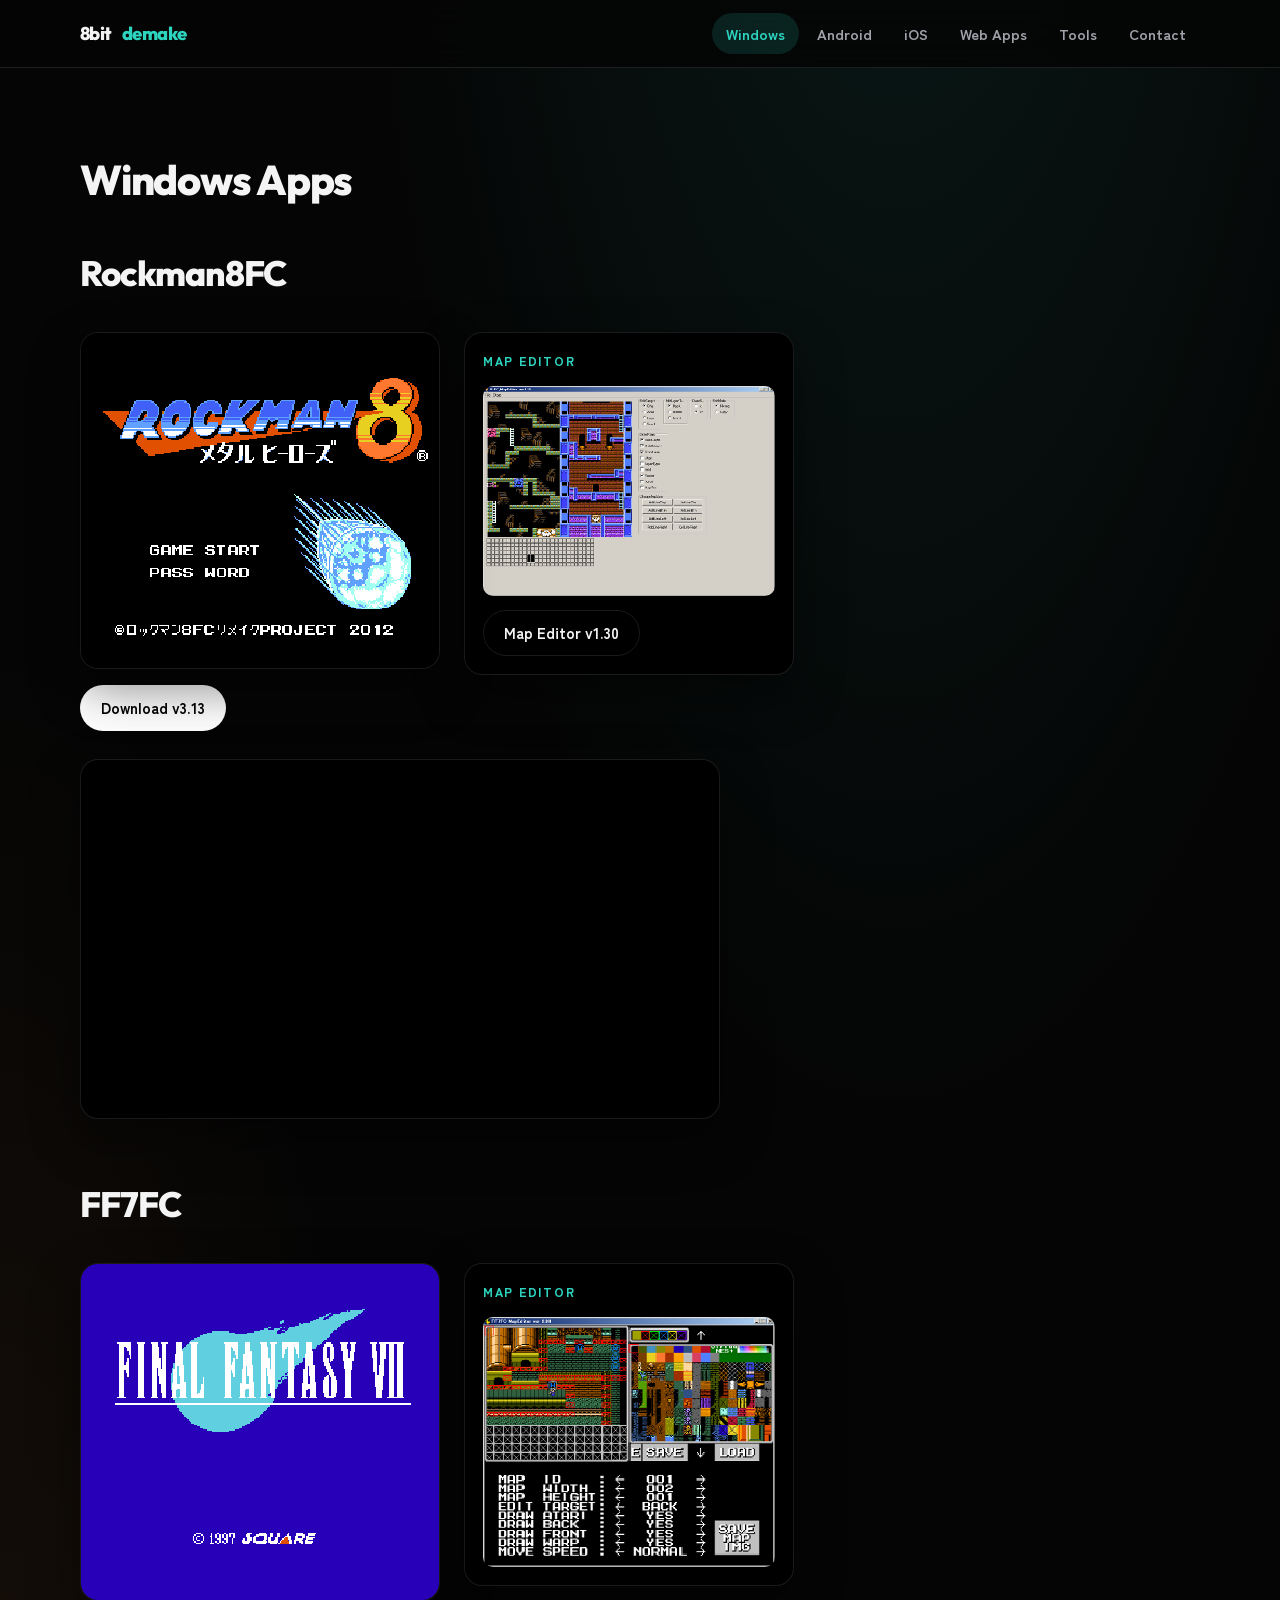
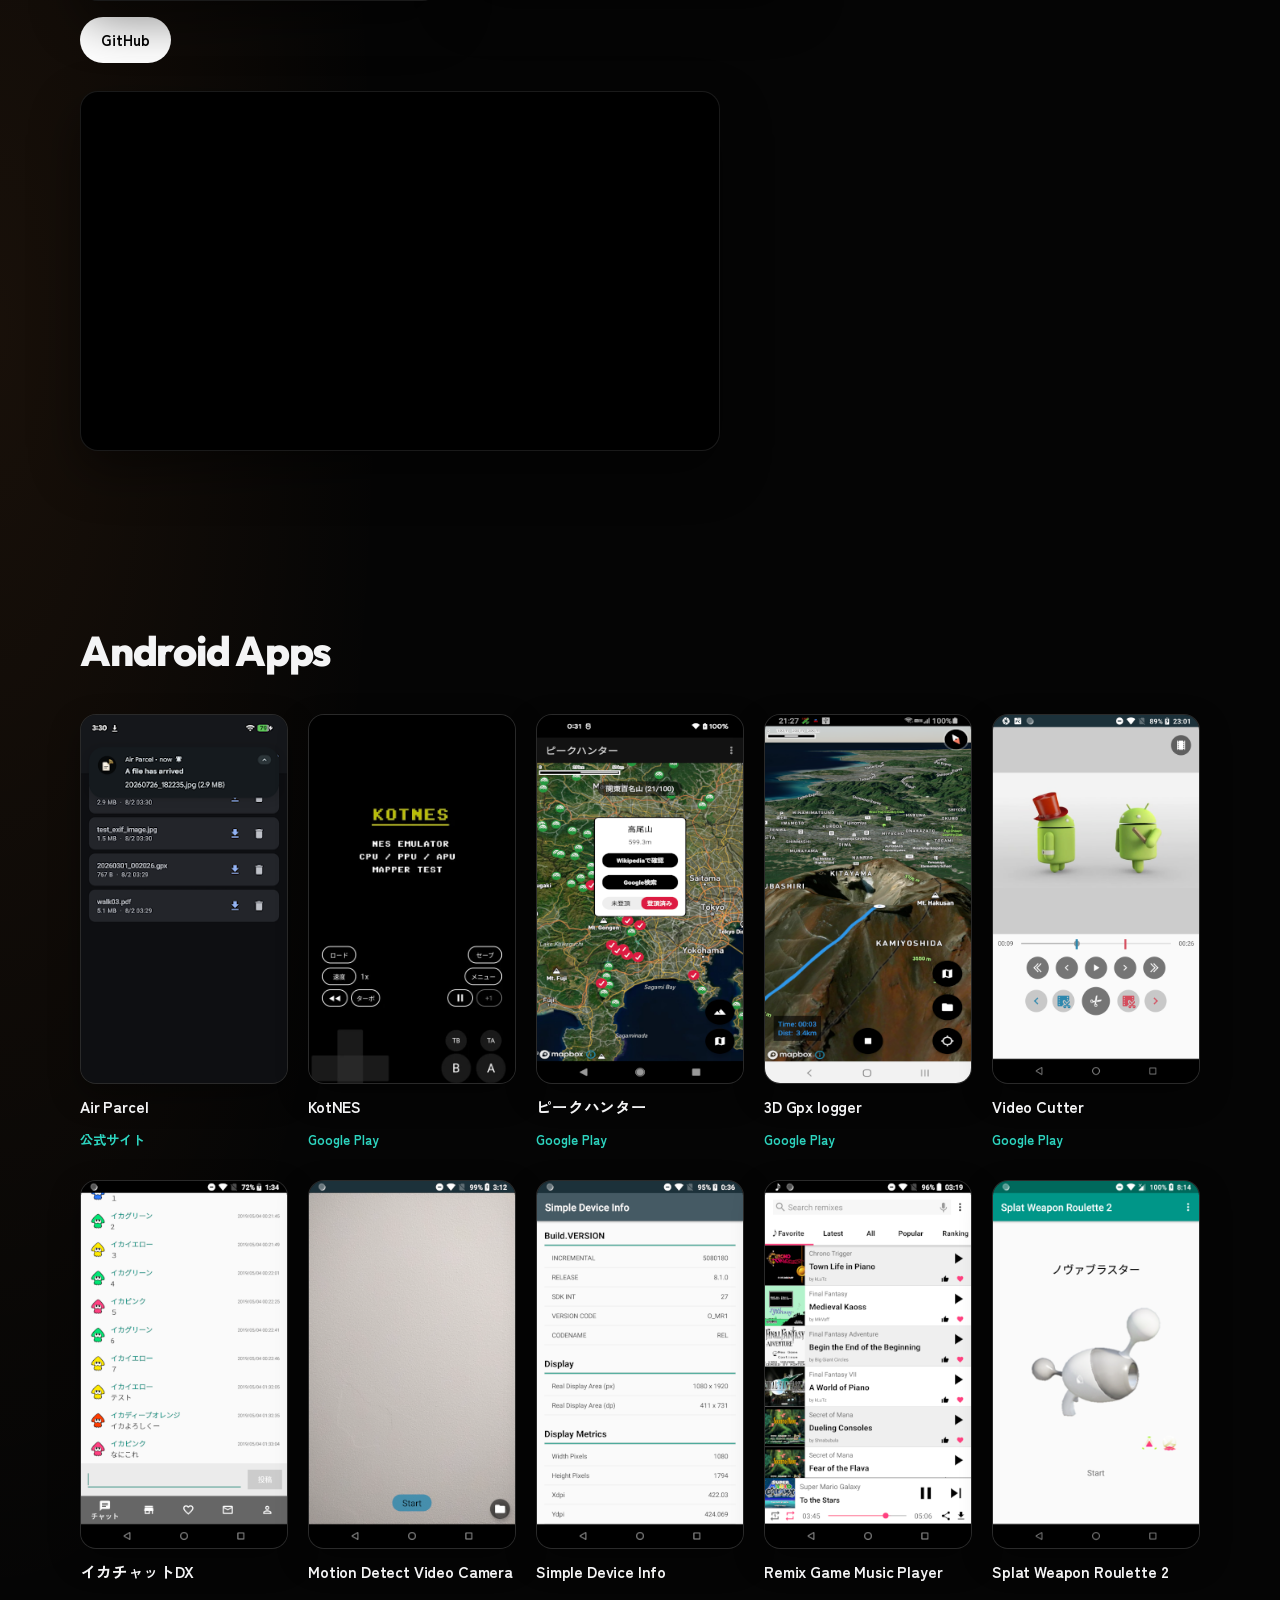
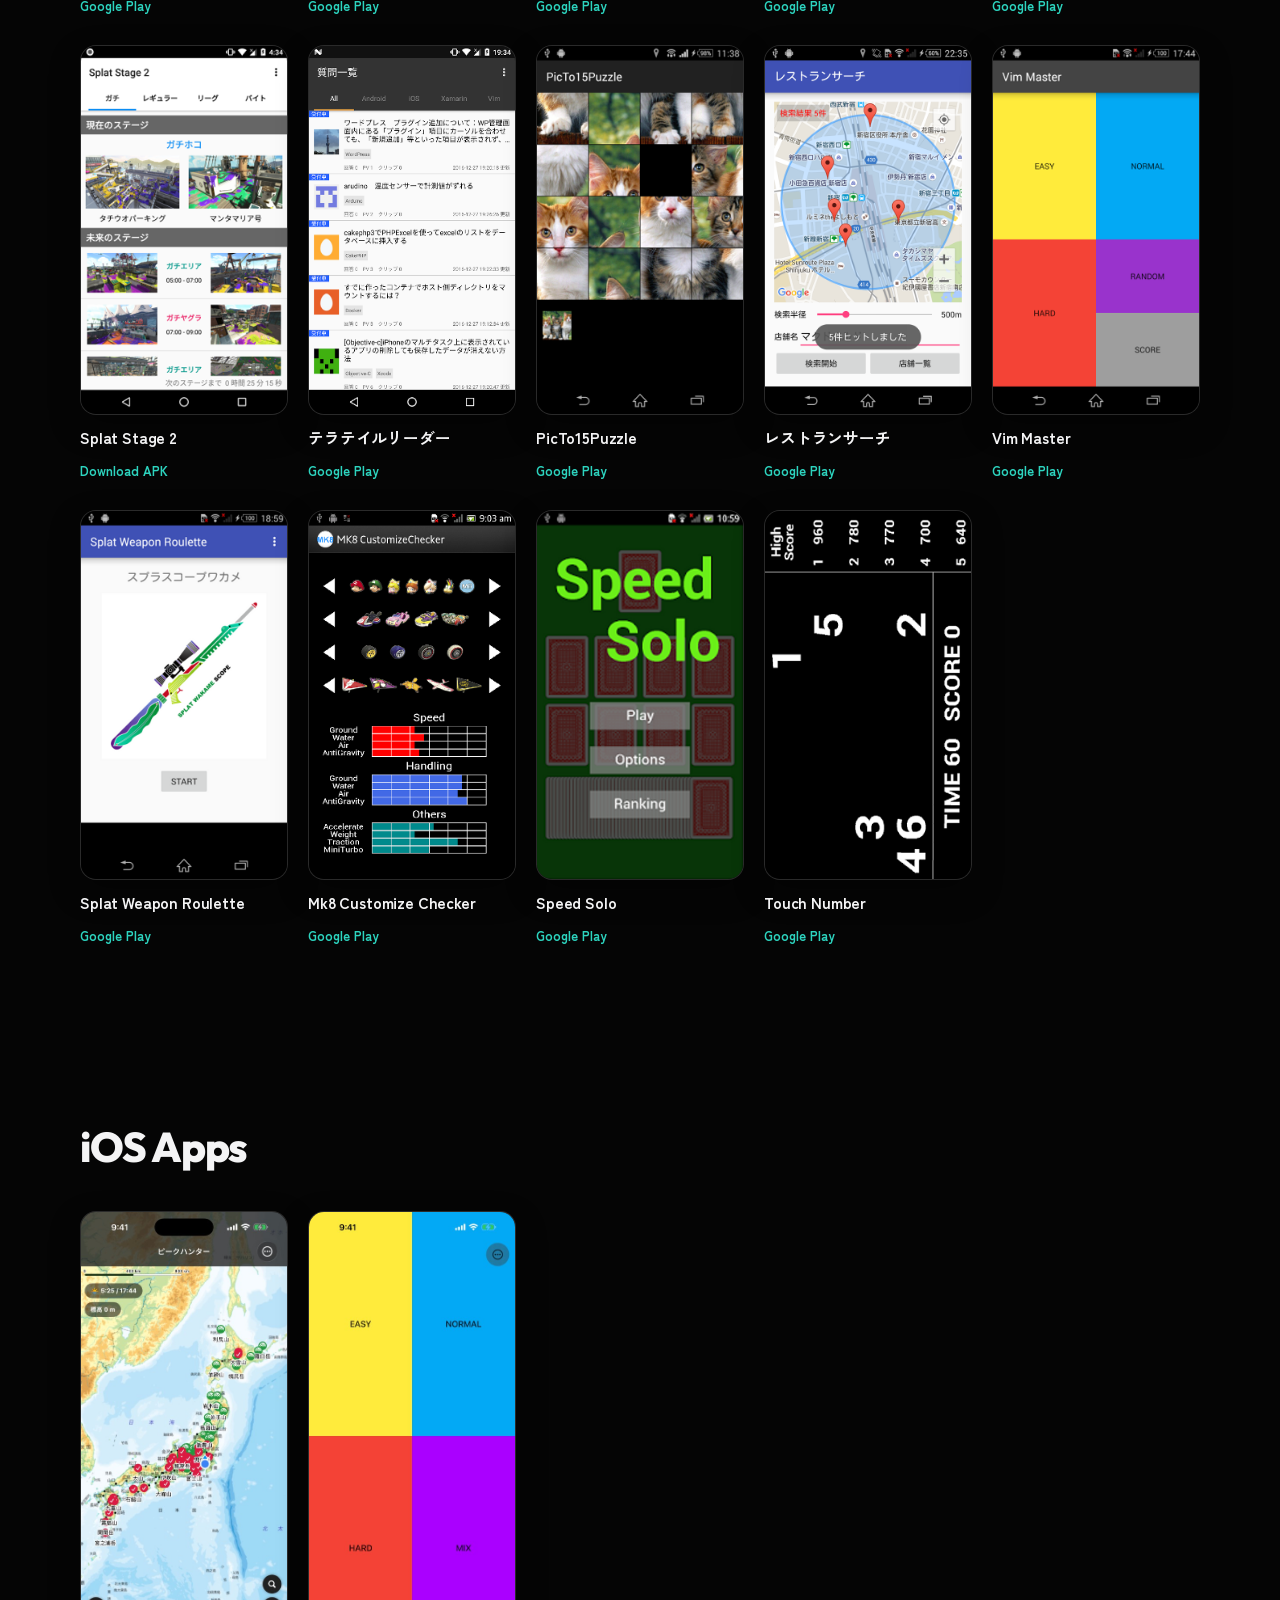
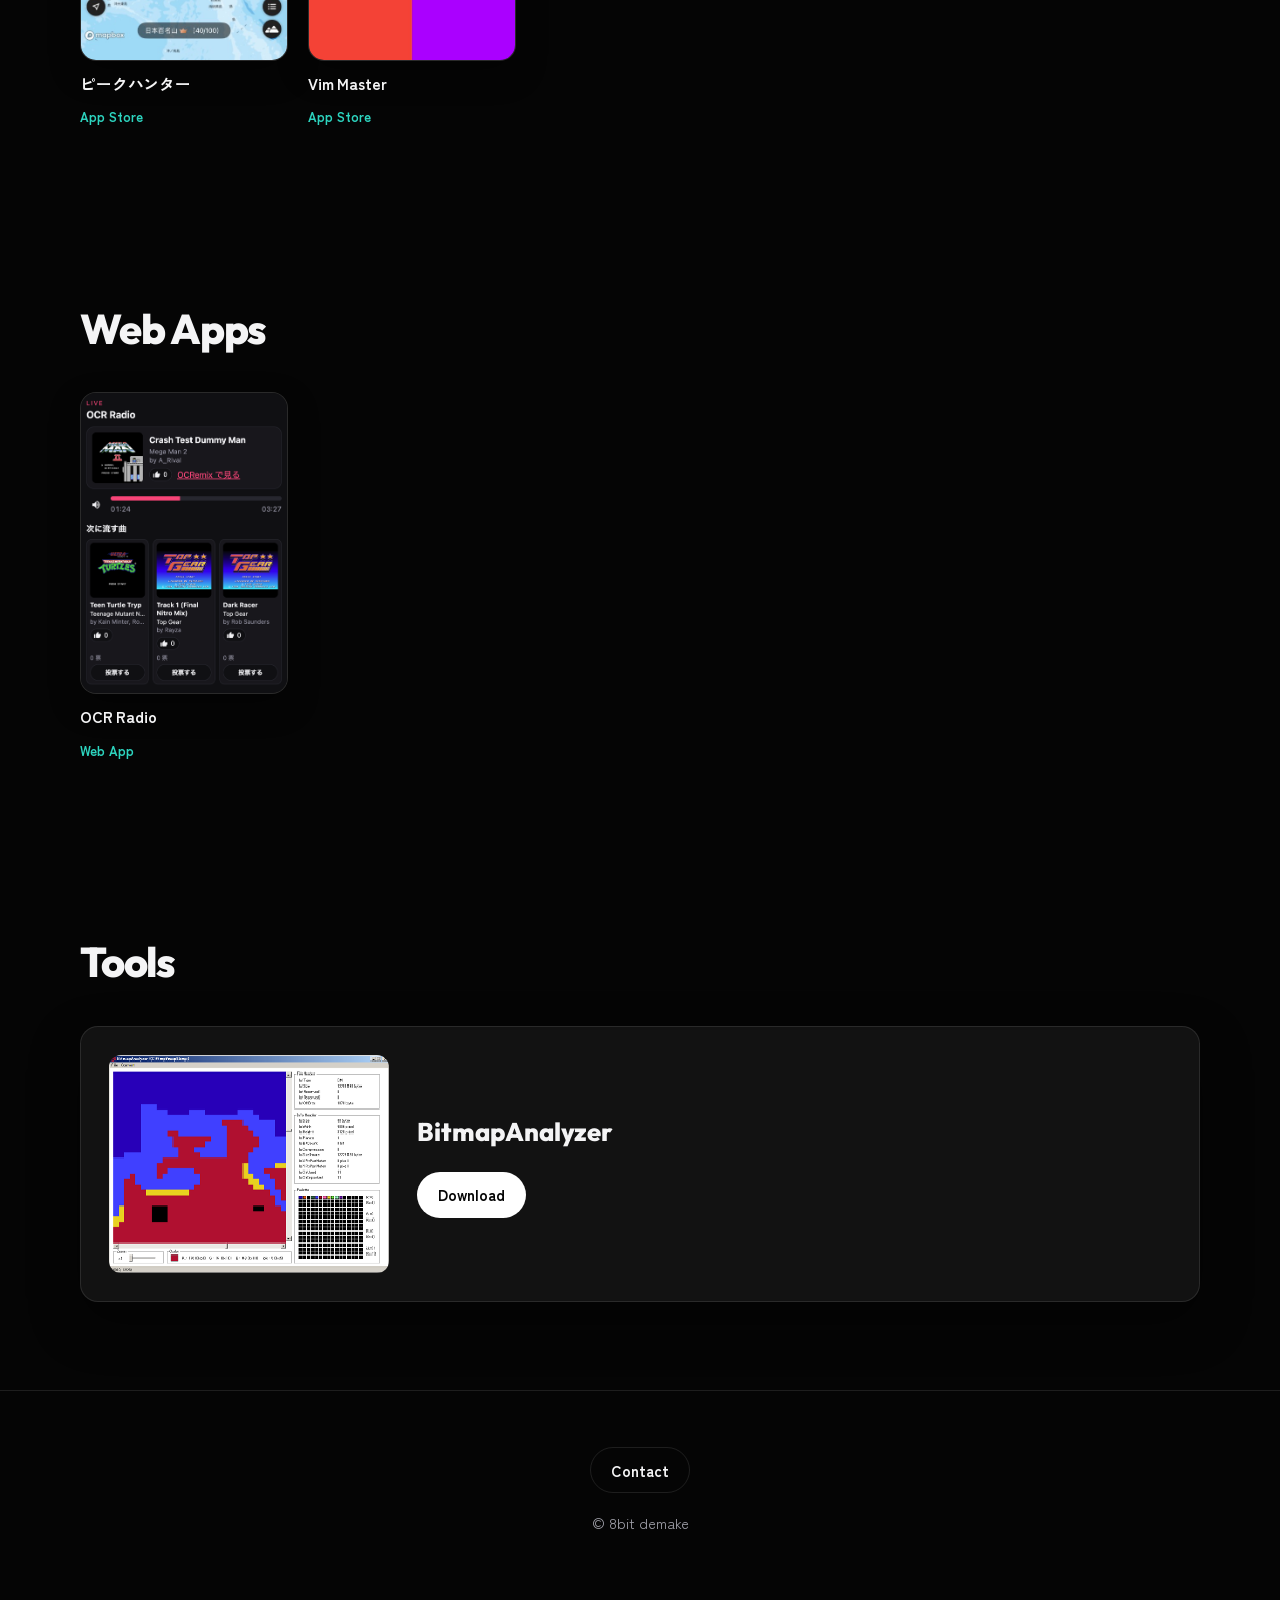
==== commit cbf9617a: "OCR Radio のスクショから縦方向の重複を取り除く。" ====
--- a/index.html
+++ b/index.html
@@ -6,11 +6,6 @@
     <meta name="description" content="8bit demake - ファミコン風ゲームデメイク（Rockman8FC, FF7FC）と自作Android/iOSアプリ・開発ツールの作品集">
     <meta name="theme-color" content="#050505">
     <title>8bit demake</title>
-    <link rel="icon" href="favicon.svg" type="image/svg+xml">
-    <link rel="icon" href="favicon-32.png" type="image/png" sizes="32x32">
-    <link rel="icon" href="favicon.ico" sizes="any">
-    <link rel="apple-touch-icon" href="apple-touch-icon.png">
-    <link rel="manifest" href="site.webmanifest">
     <link rel="preconnect" href="https://fonts.googleapis.com">
     <link rel="preconnect" href="https://fonts.gstatic.com" crossorigin>
     <link href="https://fonts.googleapis.com/css2?family=Outfit:wght@600;700;800&family=Zen+Kaku+Gothic+New:wght@400;500;700&display=swap" rel="stylesheet">
@@ -20,7 +15,7 @@
 
 <nav class="navbar">
     <div class="container">
-        <a class="navbar-brand" href="#"><img src="favicon.svg" width="28" height="28" alt="">8bit <span>demake</span></a>
+        <a class="navbar-brand" href="#">8bit <span>demake</span></a>
         <button class="nav-toggle" id="nav-toggle" aria-label="メニュー" aria-expanded="false">☰</button>
         <ul class="nav-links" id="nav-links">
             <li><a href="#windows">Windows</a></li>
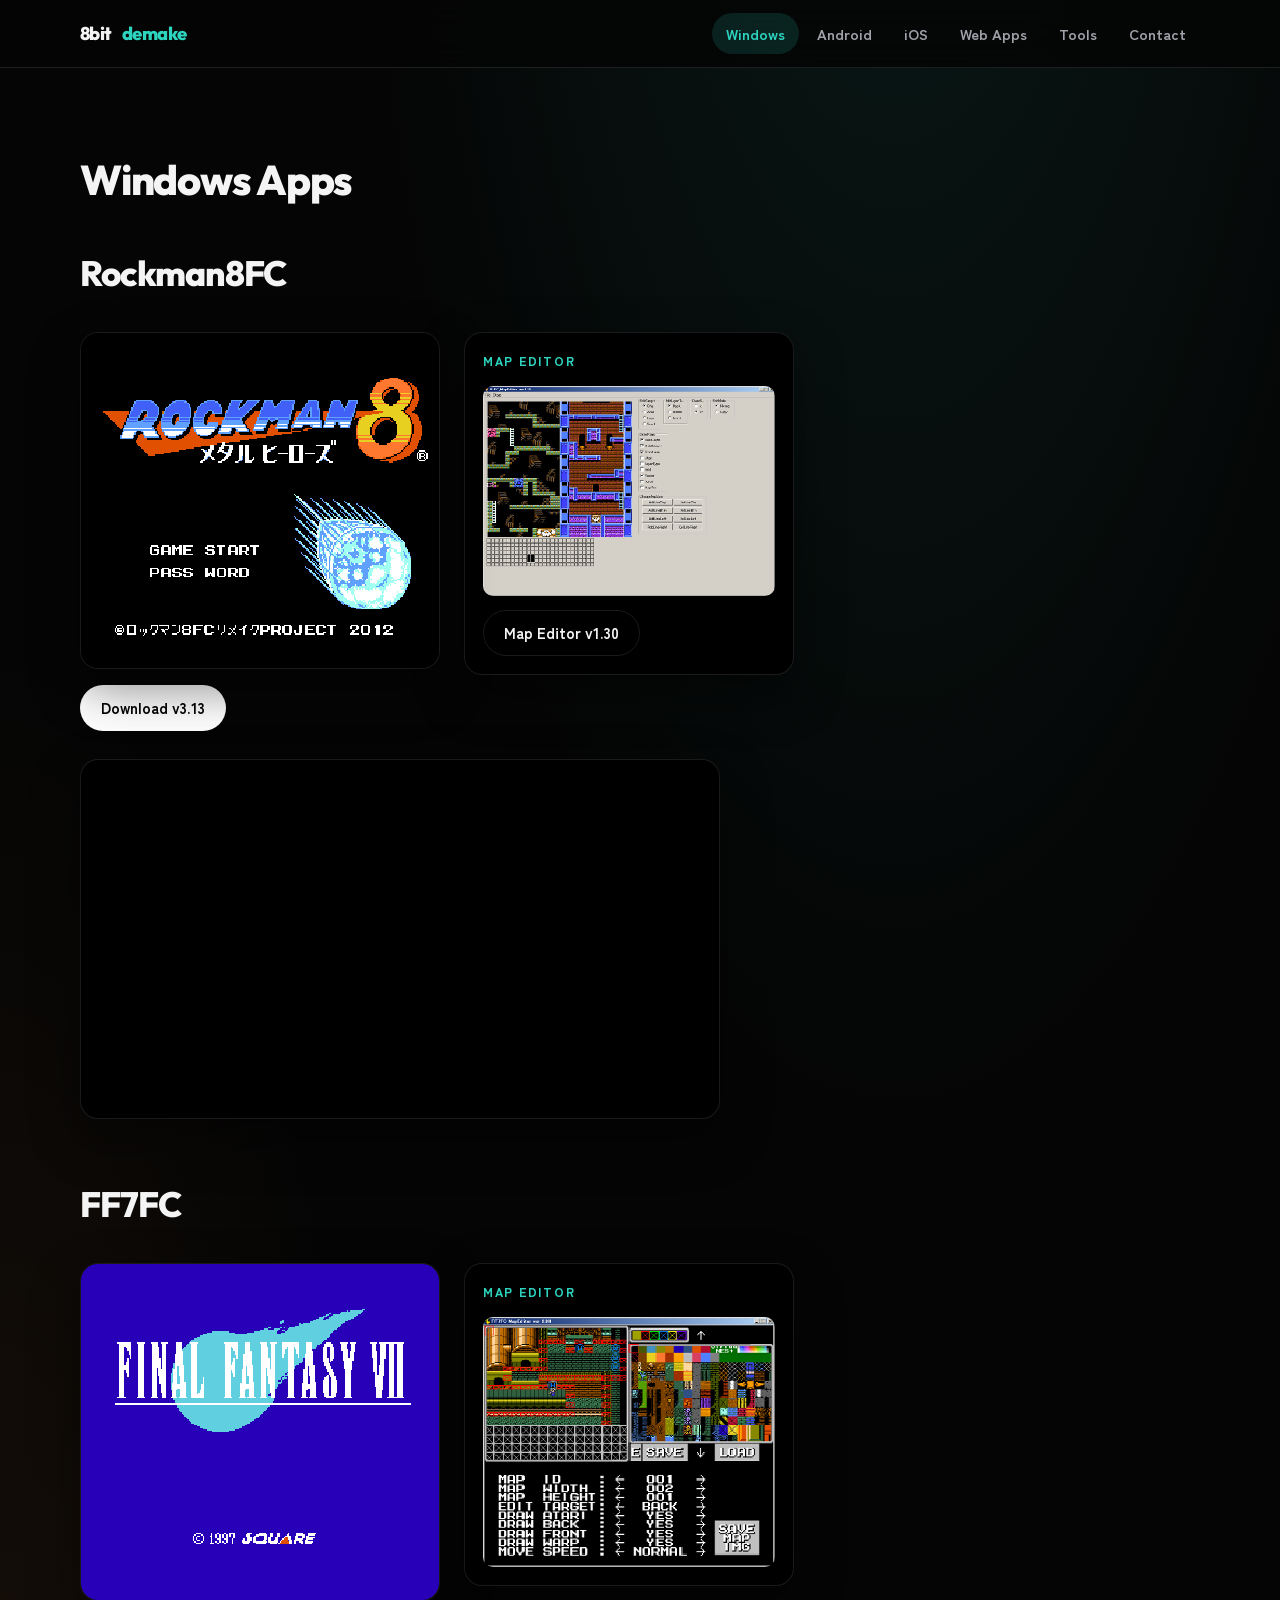
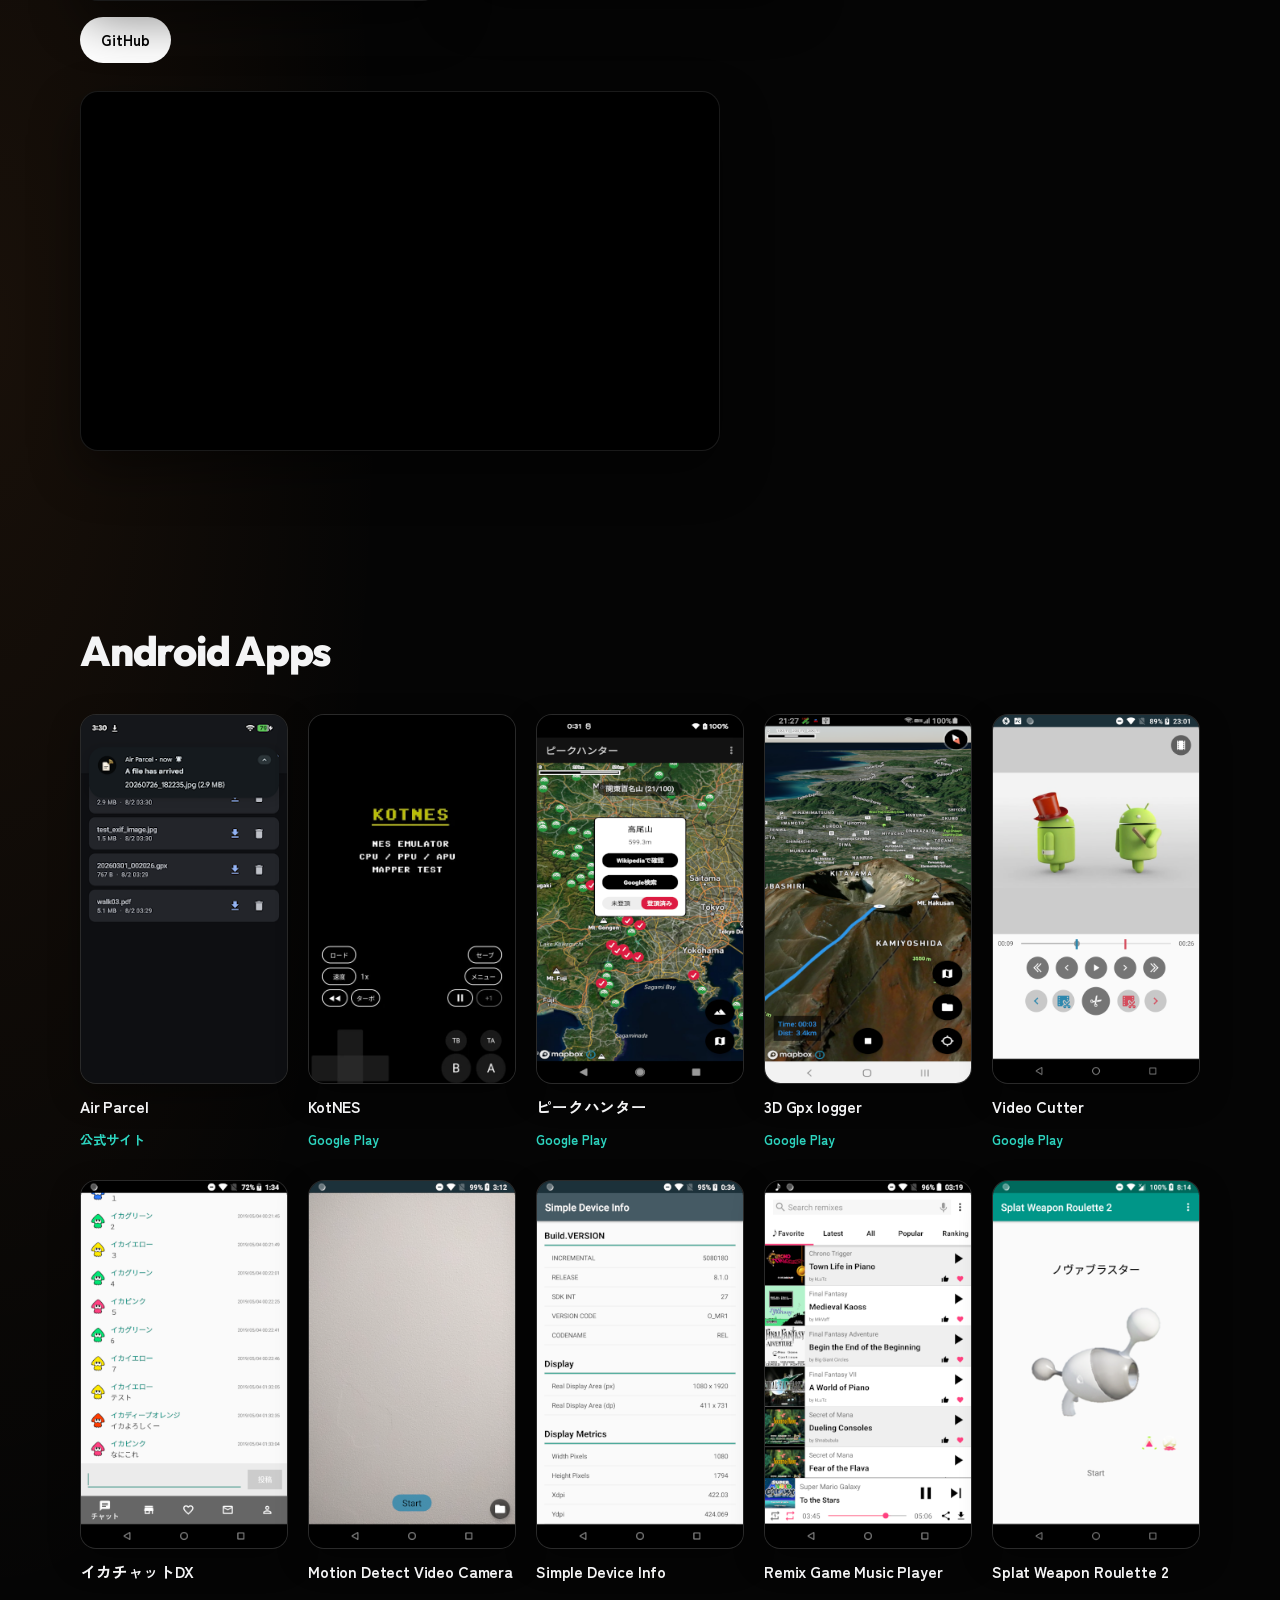
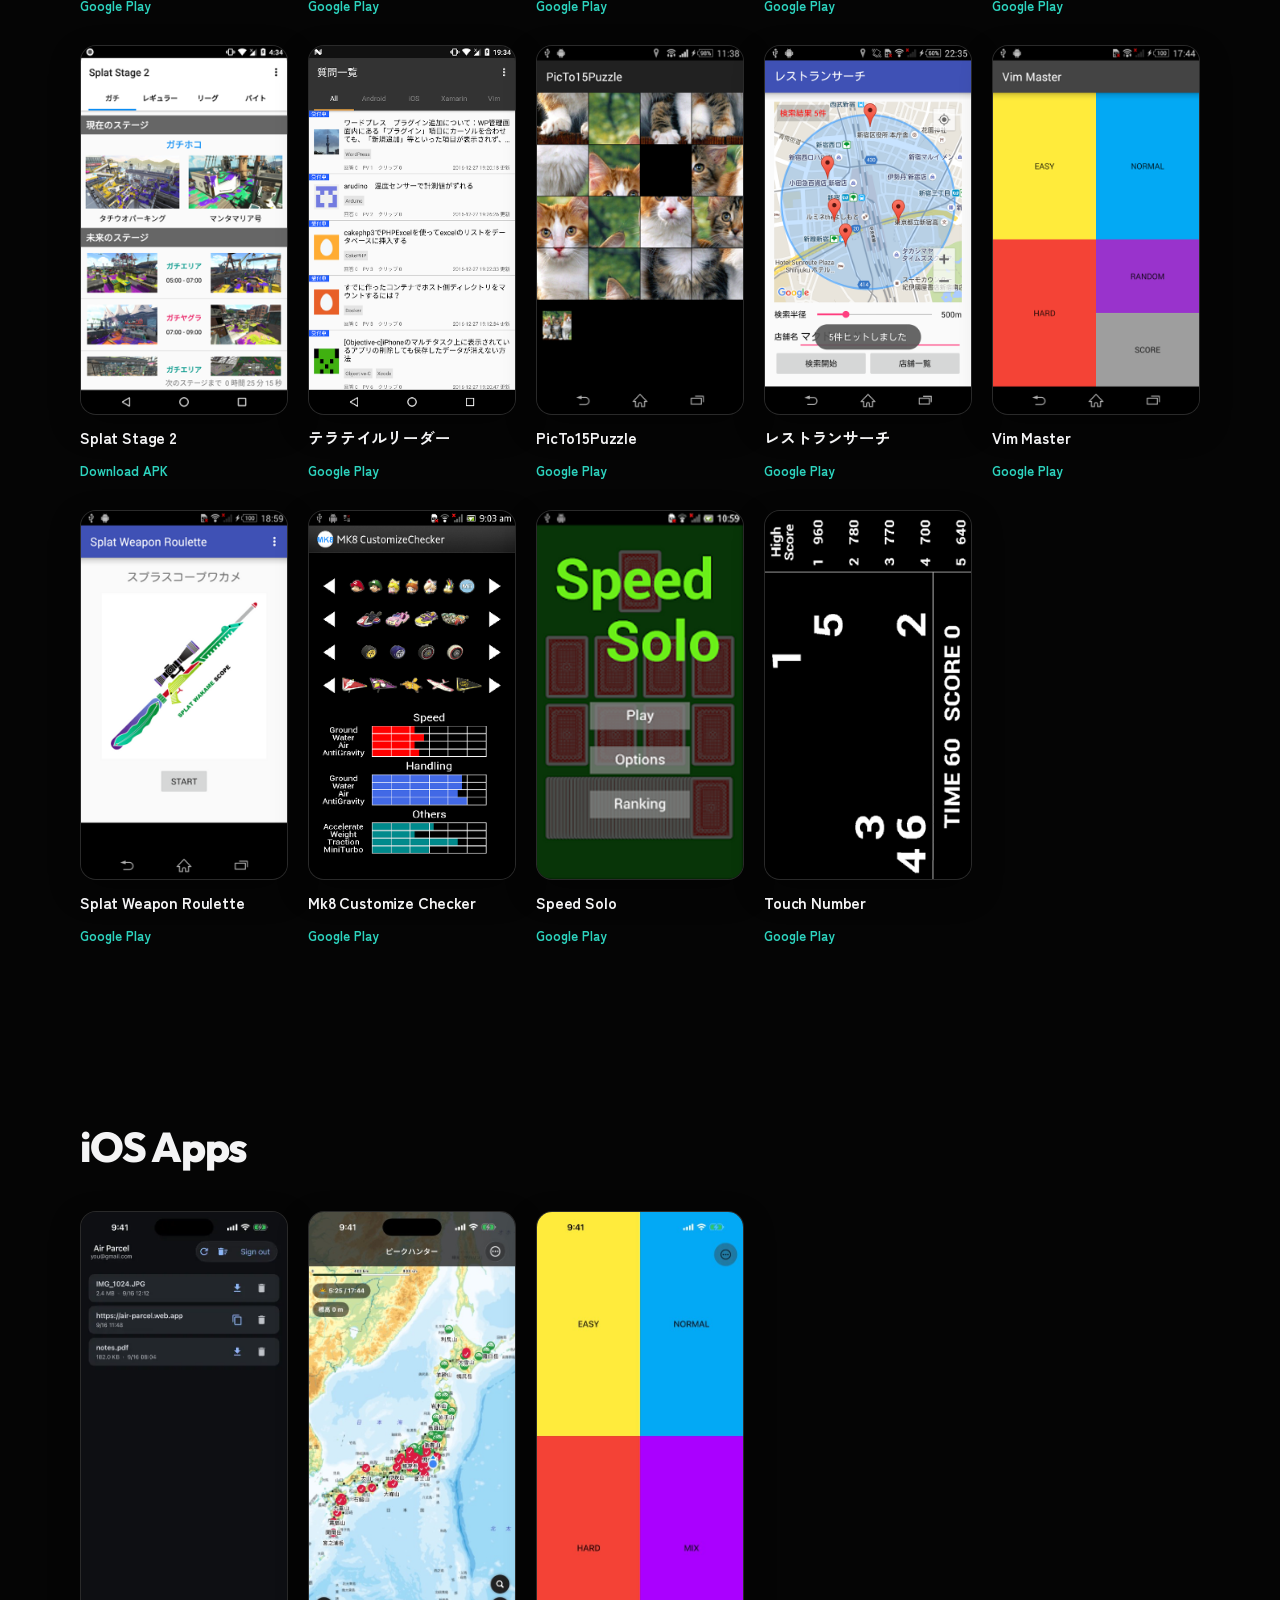
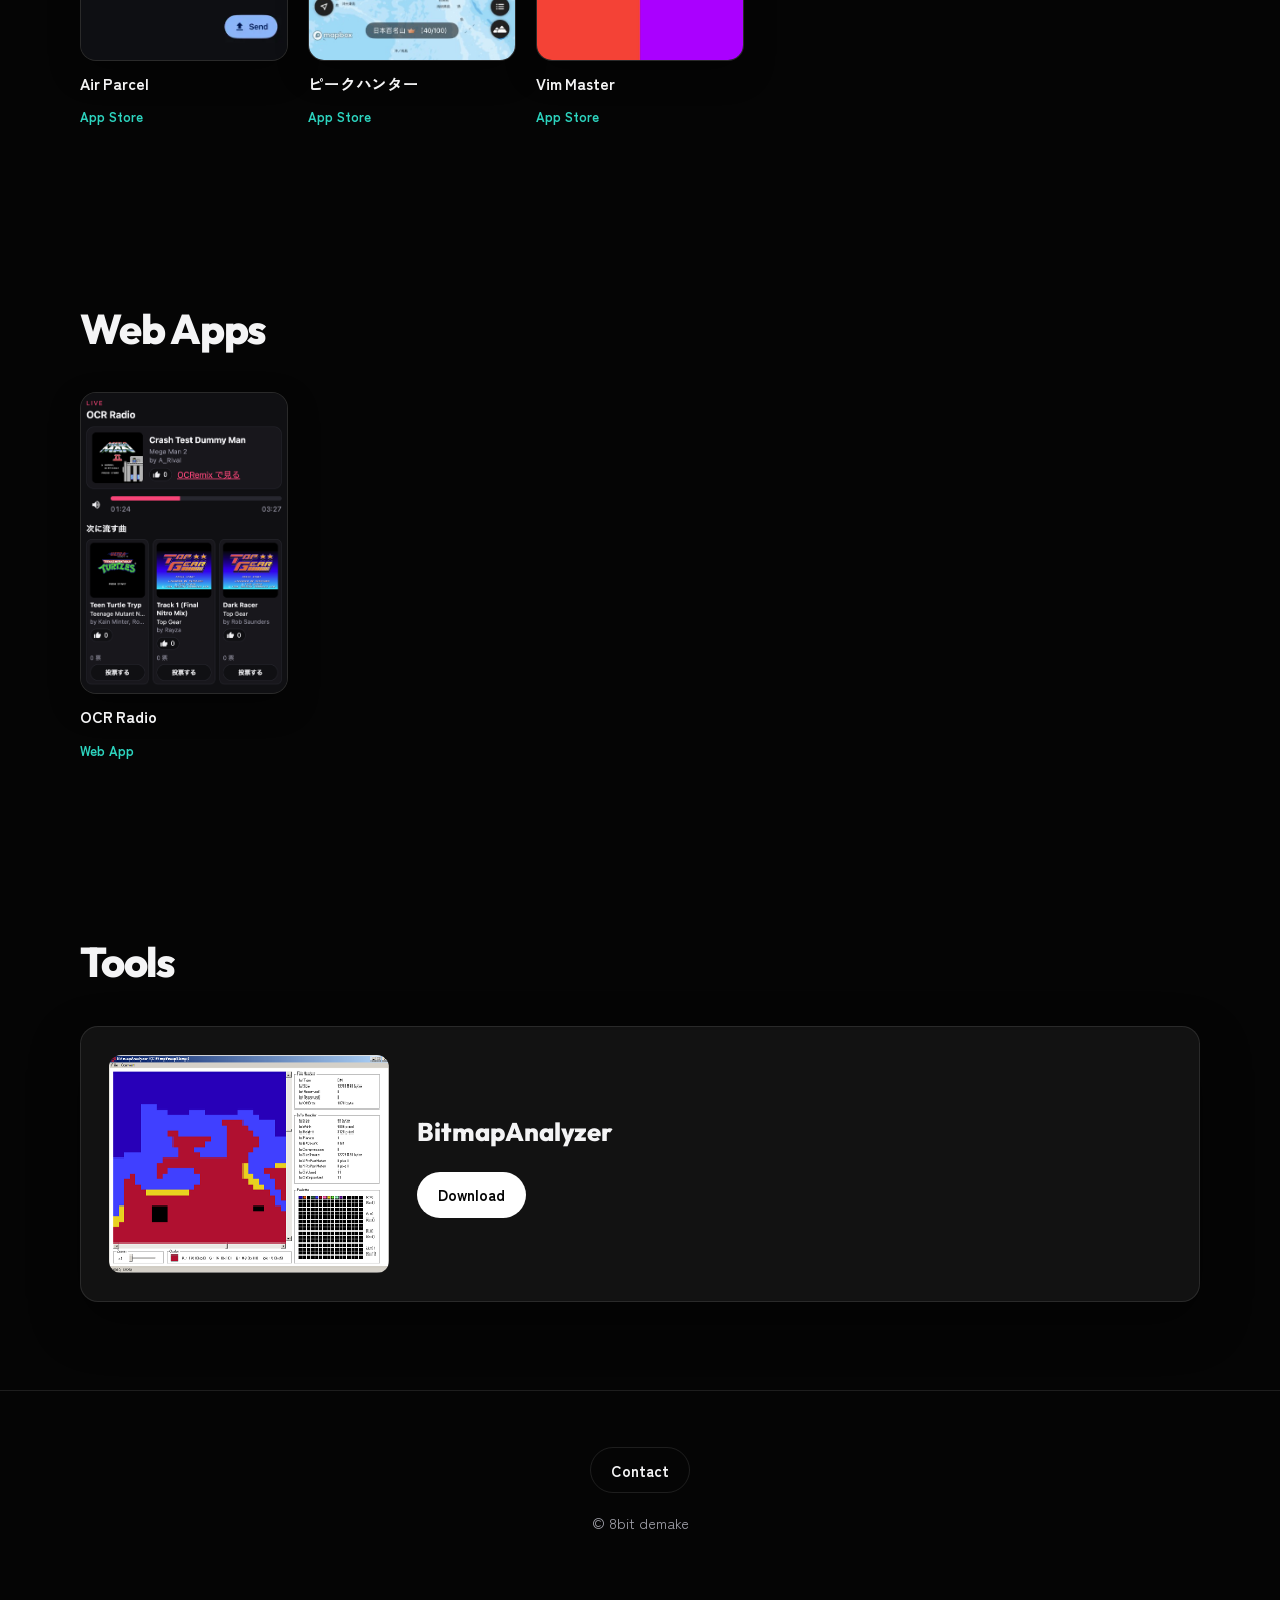
==== commit 63f89330: "iOS 版 Air Parcel を App Store リンク付きで掲載する。" ====
--- a/index.html
+++ b/index.html
@@ -6,6 +6,11 @@
     <meta name="description" content="8bit demake - ファミコン風ゲームデメイク（Rockman8FC, FF7FC）と自作Android/iOSアプリ・開発ツールの作品集">
     <meta name="theme-color" content="#050505">
     <title>8bit demake</title>
+    <link rel="icon" href="favicon.svg" type="image/svg+xml">
+    <link rel="icon" href="favicon-32.png" type="image/png" sizes="32x32">
+    <link rel="icon" href="favicon.ico" sizes="any">
+    <link rel="apple-touch-icon" href="apple-touch-icon.png">
+    <link rel="manifest" href="site.webmanifest">
     <link rel="preconnect" href="https://fonts.googleapis.com">
     <link rel="preconnect" href="https://fonts.gstatic.com" crossorigin>
     <link href="https://fonts.googleapis.com/css2?family=Outfit:wght@600;700;800&family=Zen+Kaku+Gothic+New:wght@400;500;700&display=swap" rel="stylesheet">
@@ -191,6 +196,10 @@
                 <h2>iOS Apps</h2>
             </div>
             <div class="app-gallery reveal">
+                <a class="app-item" href="https://apps.apple.com/app/air-parcel/id6812783291">
+                    <div class="app-thumb is-iphone"><img src="img/airparcel_ios.webp" width="459" height="998" alt="Air Parcel iOS" loading="lazy"></div>
+                    <h4>Air Parcel</h4><span class="meta">App Store</span>
+                </a>
                 <a class="app-item" href="https://apps.apple.com/jp/app/%E3%83%94%E3%83%BC%E3%82%AF%E3%83%8F%E3%83%B3%E3%82%BF%E3%83%BC/id6813309750">
                     <div class="app-thumb is-iphone"><img src="img/peekhunter_ios.jpg" width="471" height="1024" alt="ピークハンター iOS" loading="lazy"></div>
                     <h4>ピークハンター</h4><span class="meta">App Store</span>
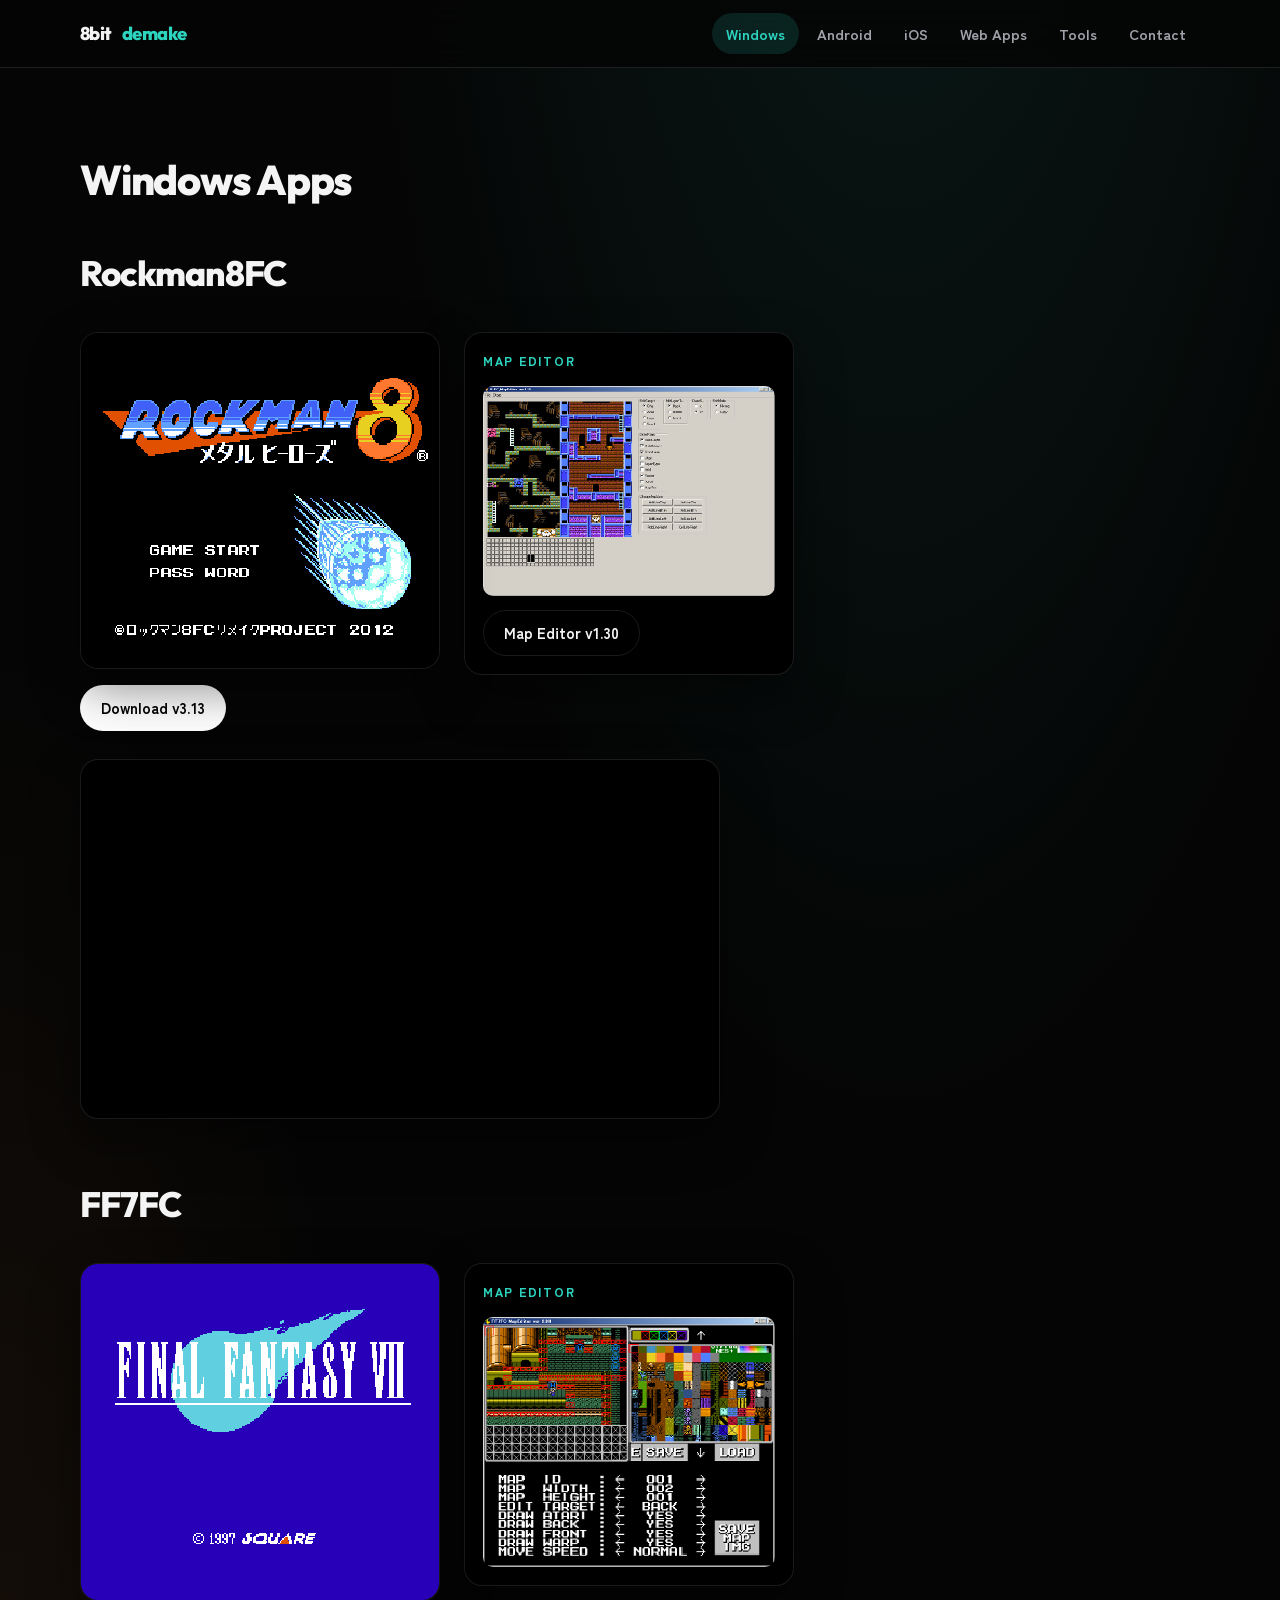
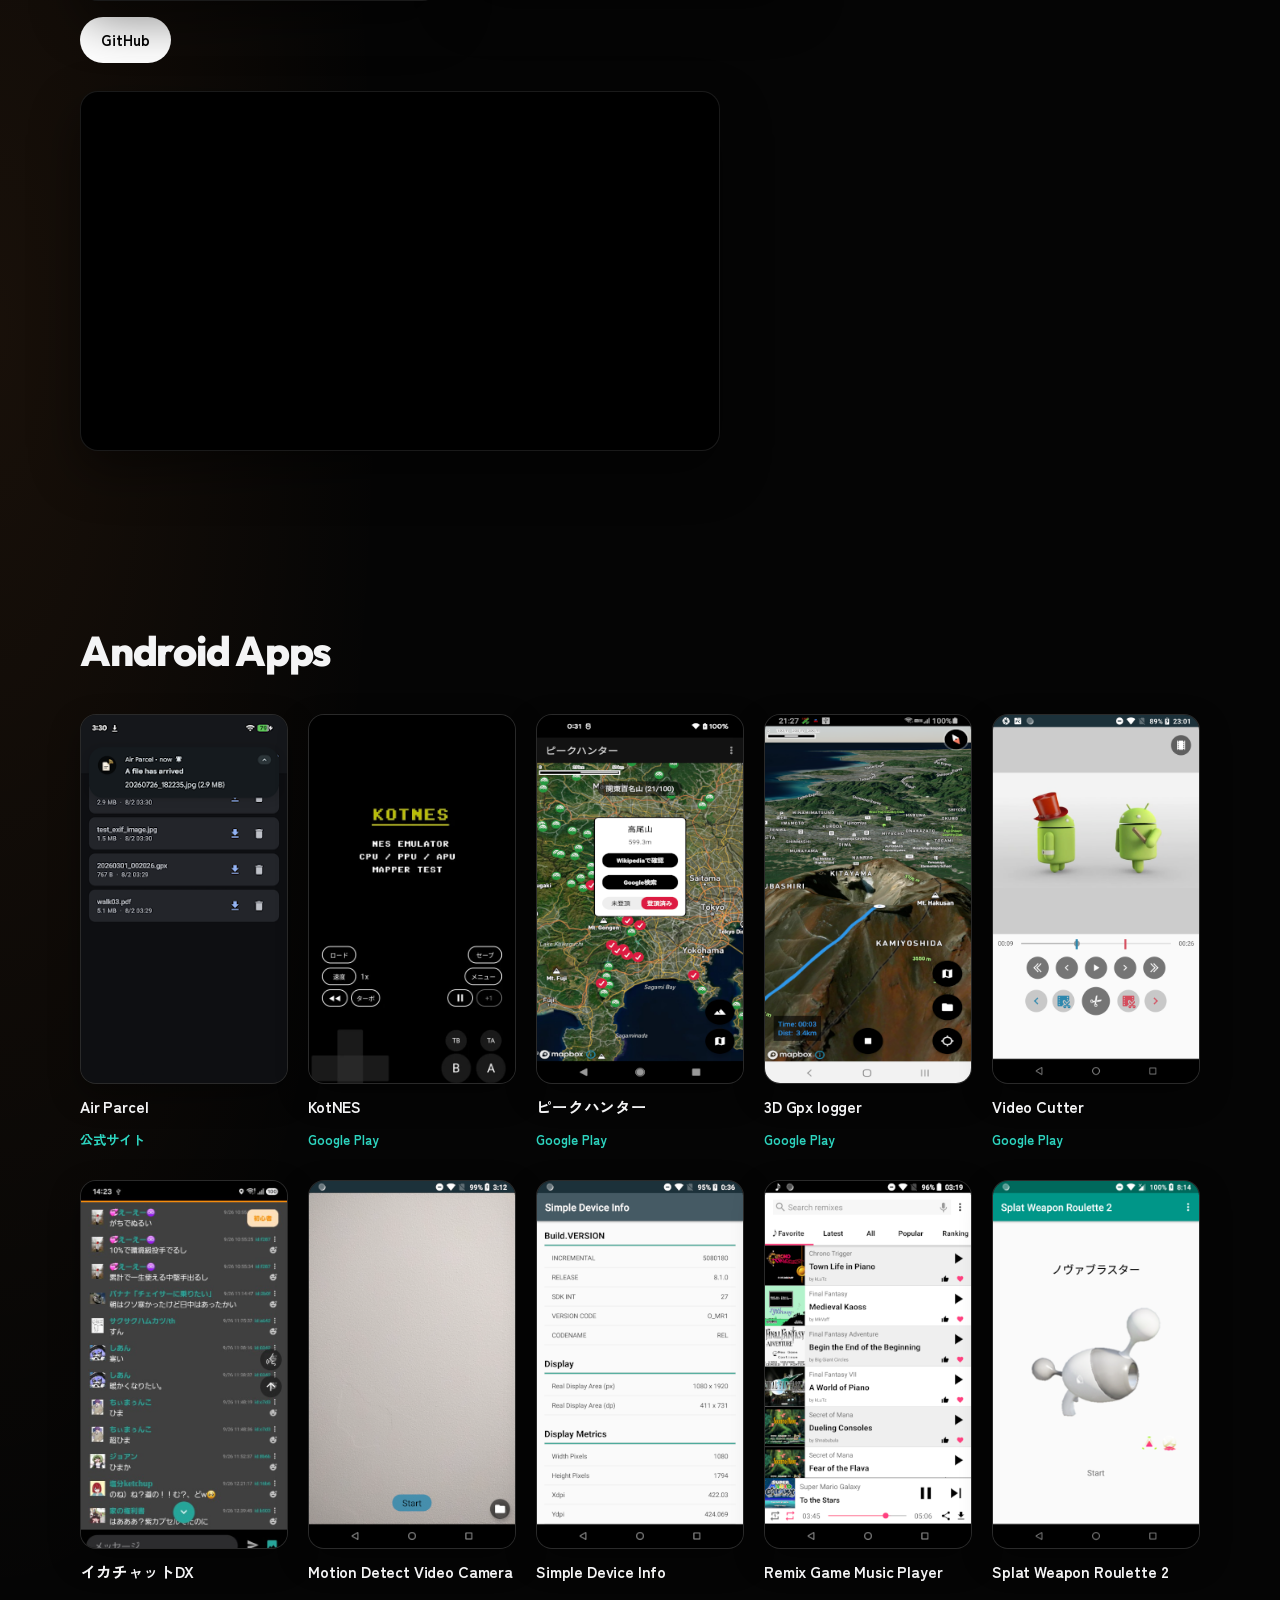
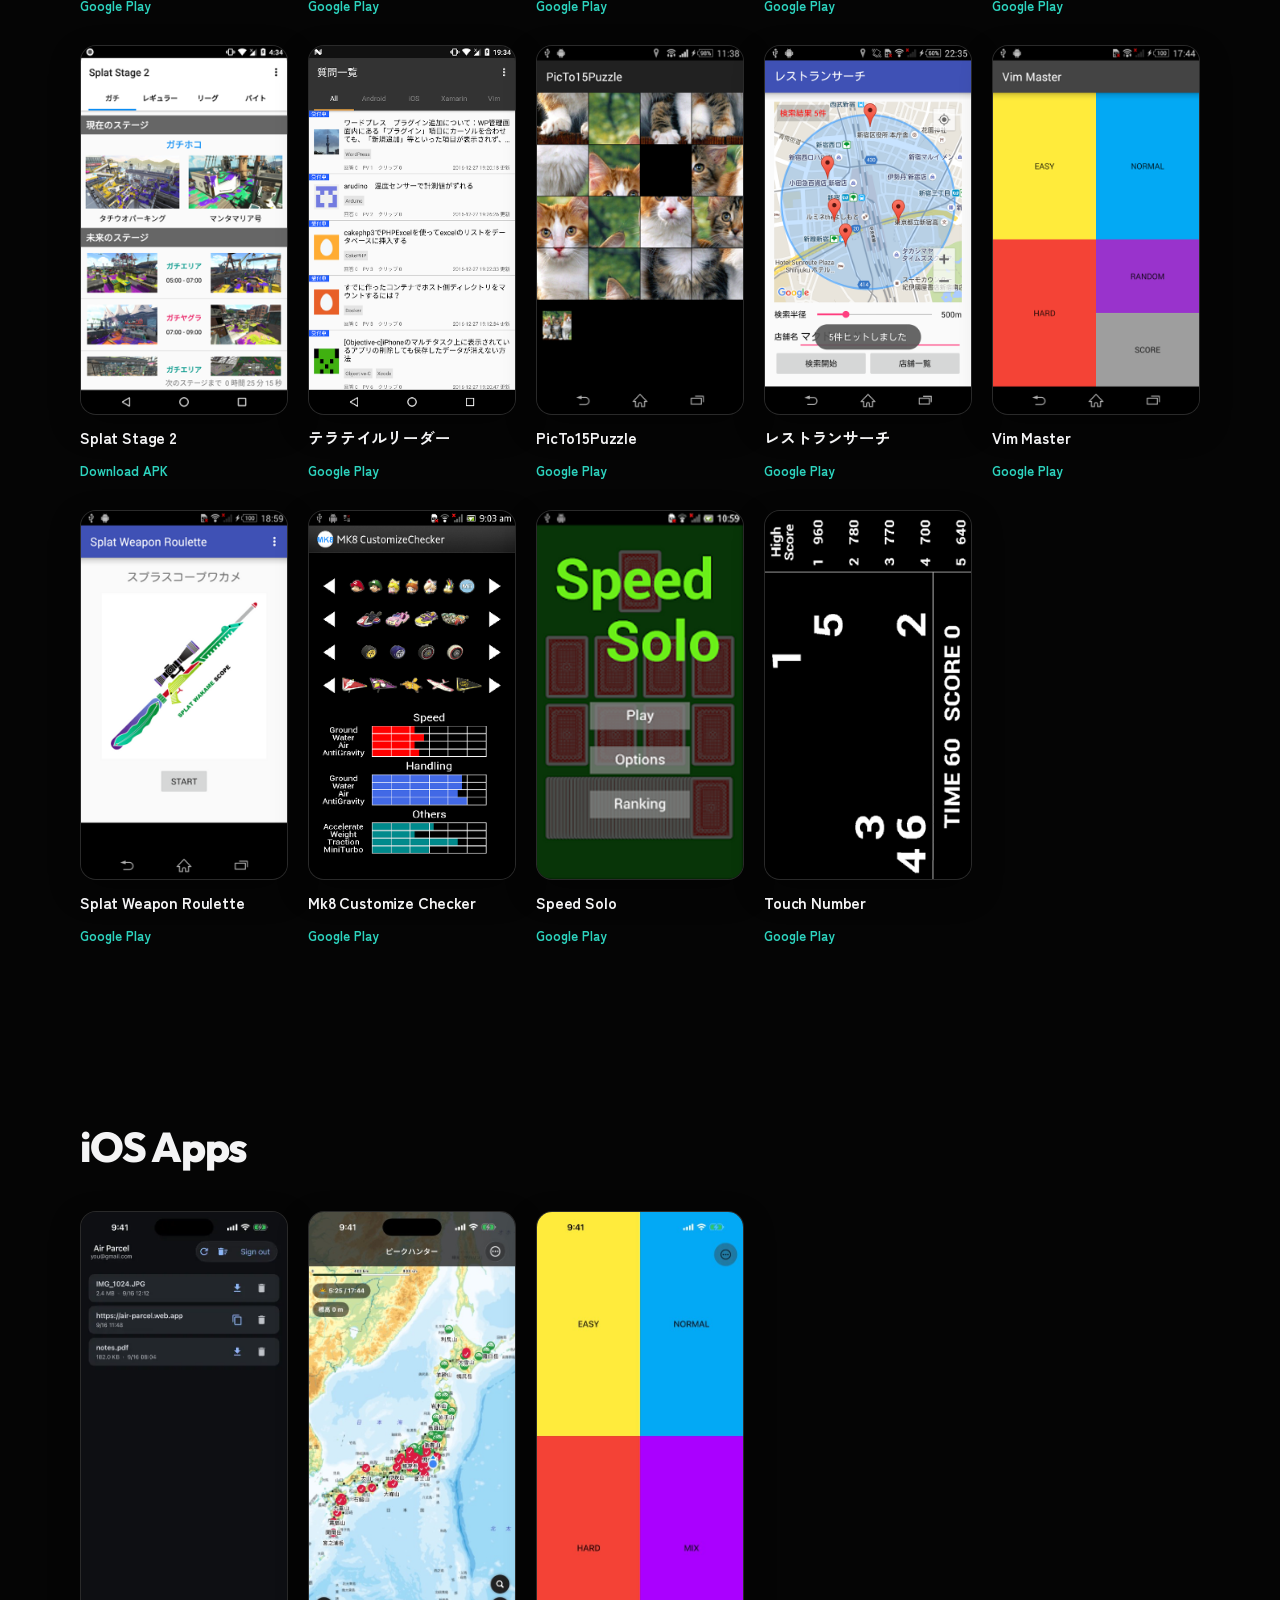
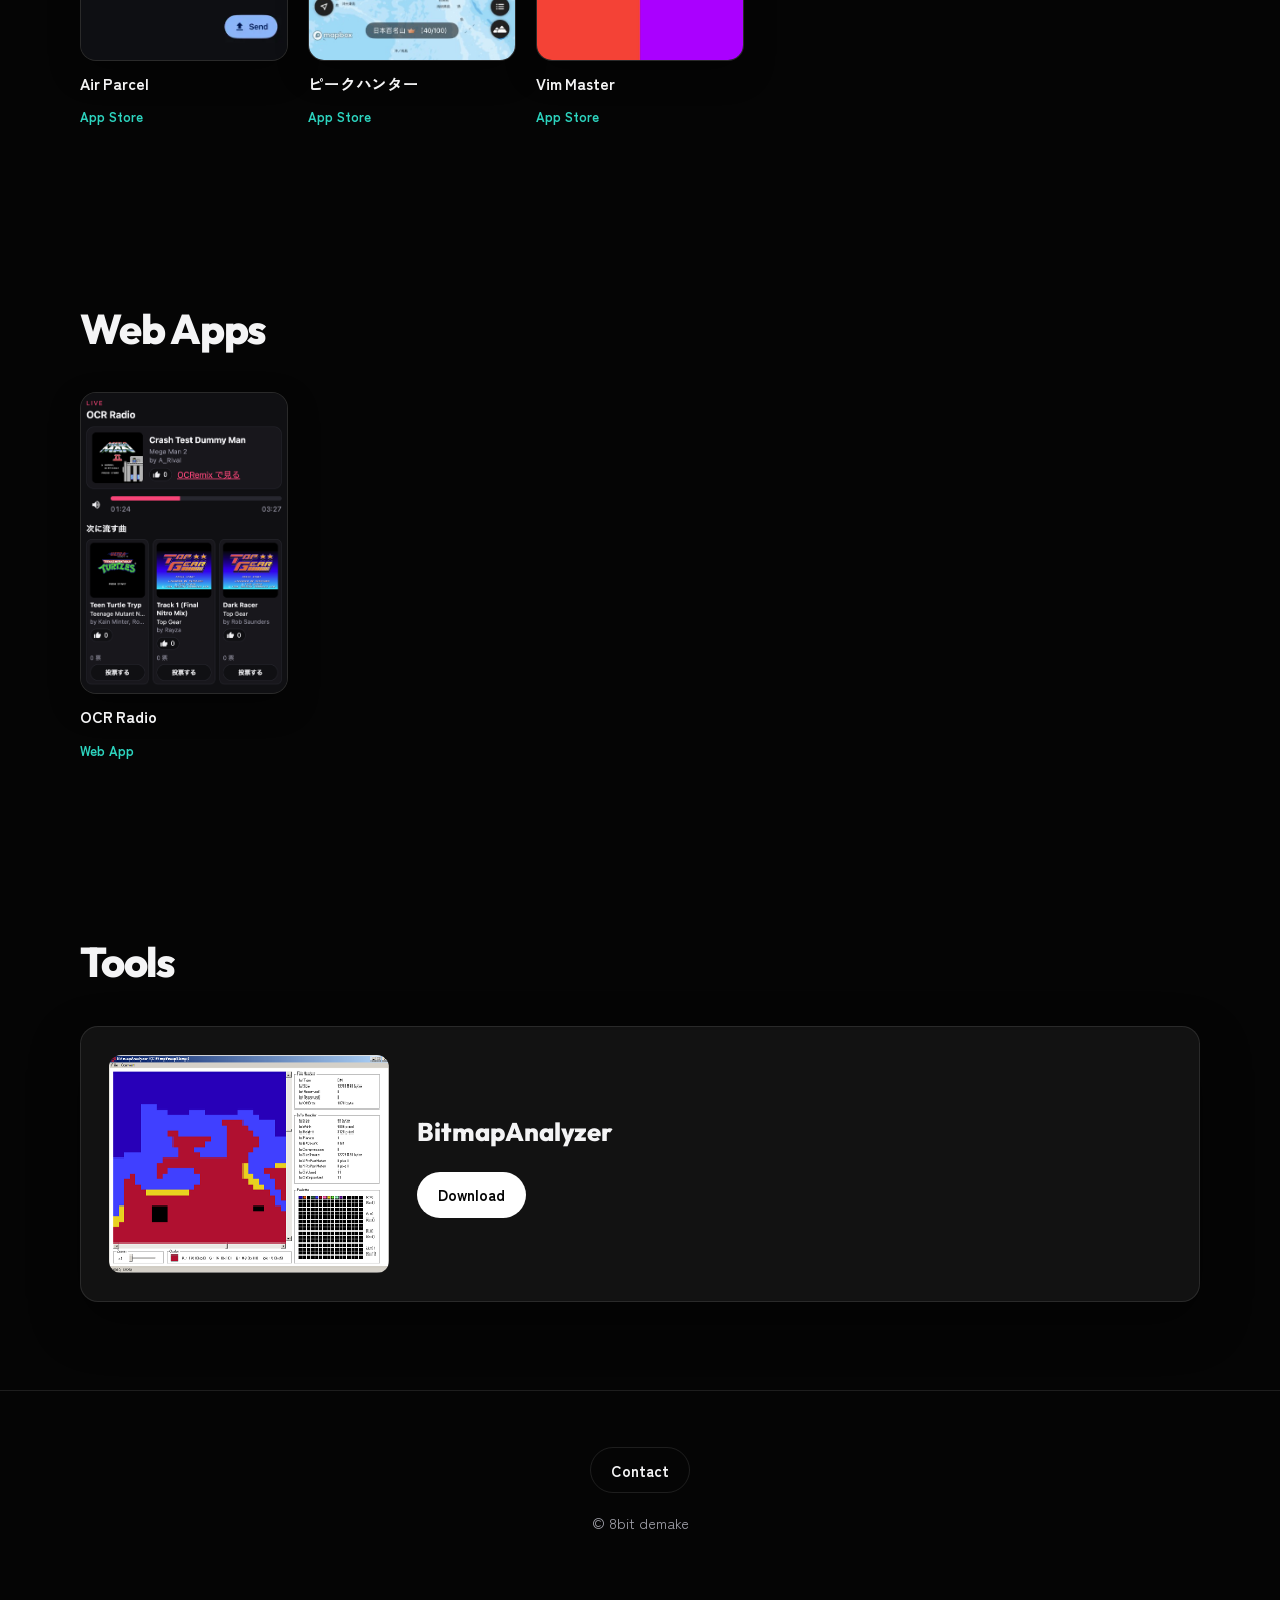
==== commit b6629b98: "イカチャットDXのスクショを現在のメイン画面に差し替える。" ====
--- a/index.html
+++ b/index.html
@@ -131,7 +131,7 @@
                     <h4>Video Cutter</h4><span class="meta">Google Play</span>
                 </a>
                 <a class="app-item" href="https://play.google.com/store/apps/details?id=develop.gamma2278.ikachatdx">
-                    <div class="app-thumb"><img src="img/ikachatdx.png" width="256" height="455" alt="イカチャットDX" loading="lazy"></div>
+                    <div class="app-thumb"><img src="img/ikachatdx.png" width="472" height="1024" alt="イカチャットDX" loading="lazy"></div>
                     <h4>イカチャットDX</h4><span class="meta">Google Play</span>
                 </a>
                 <a class="app-item" href="https://play.google.com/store/apps/details?id=develop.beta1139.motiondetector">
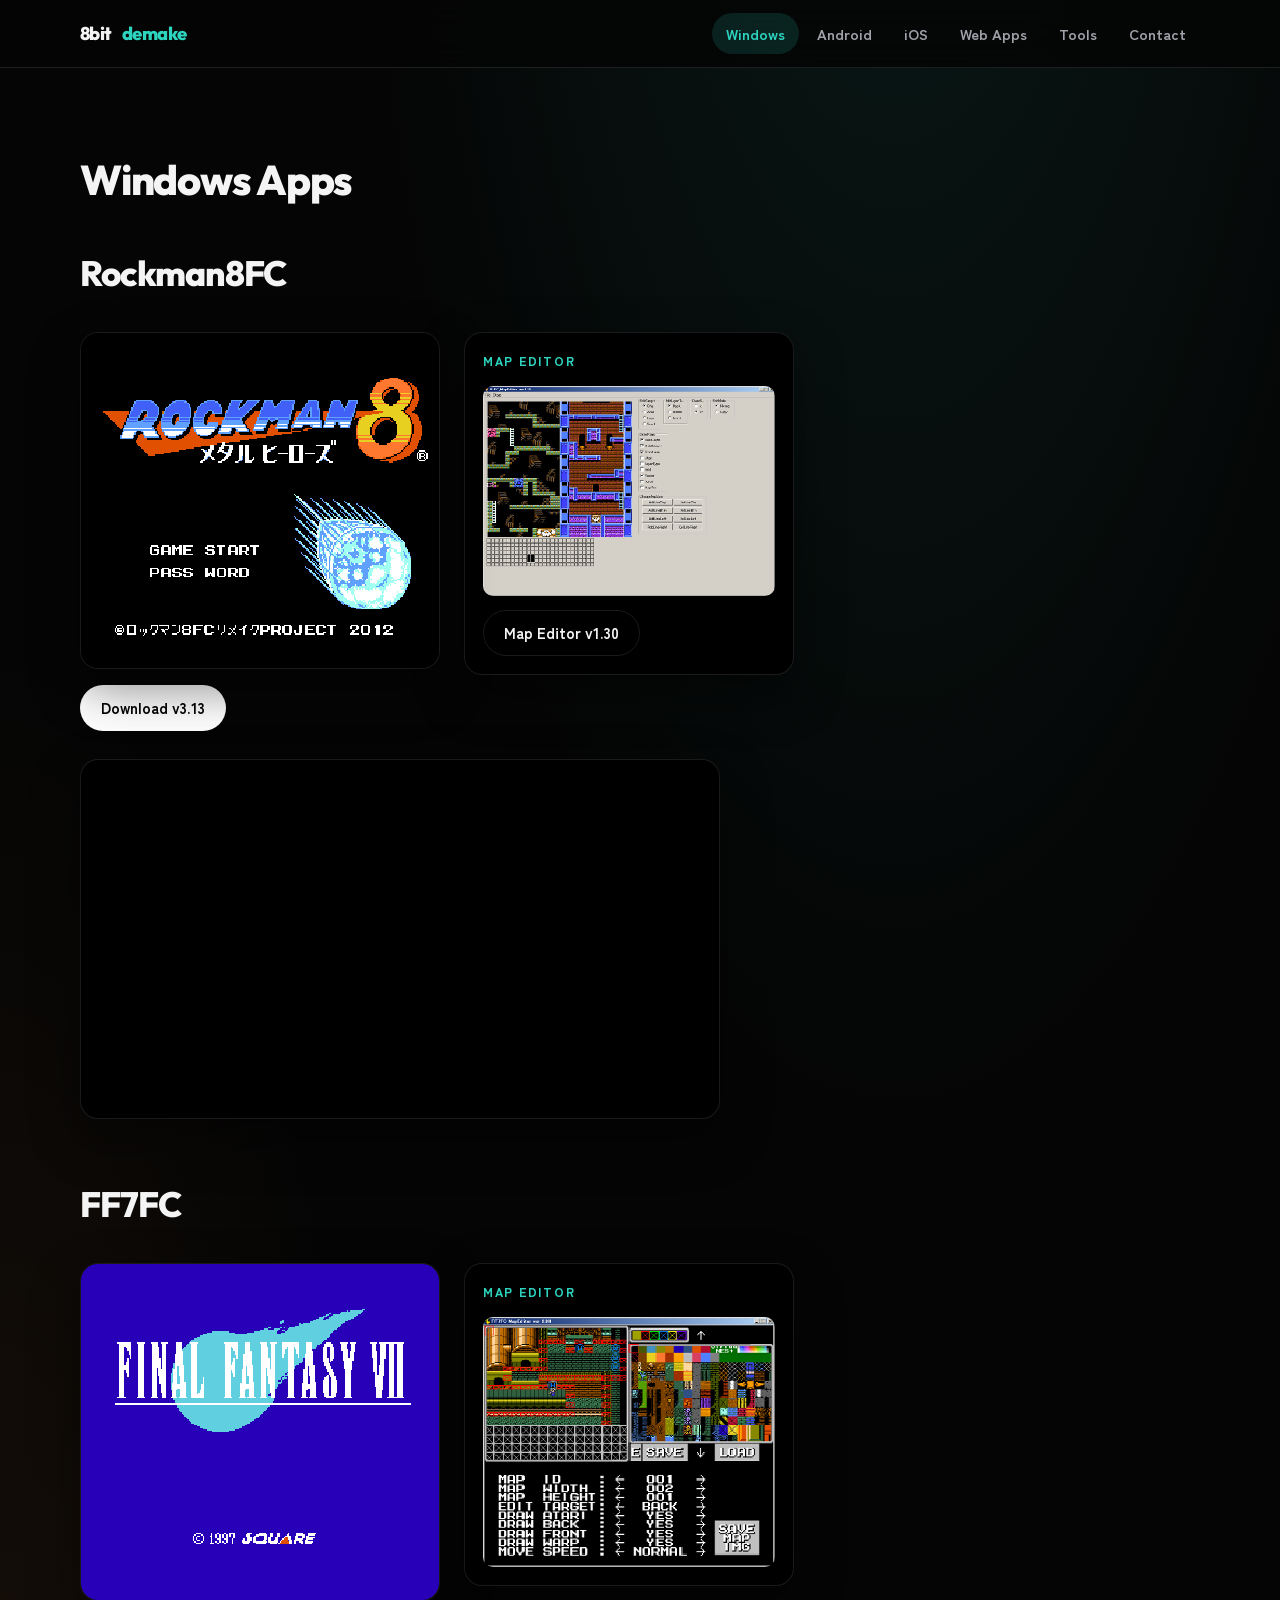
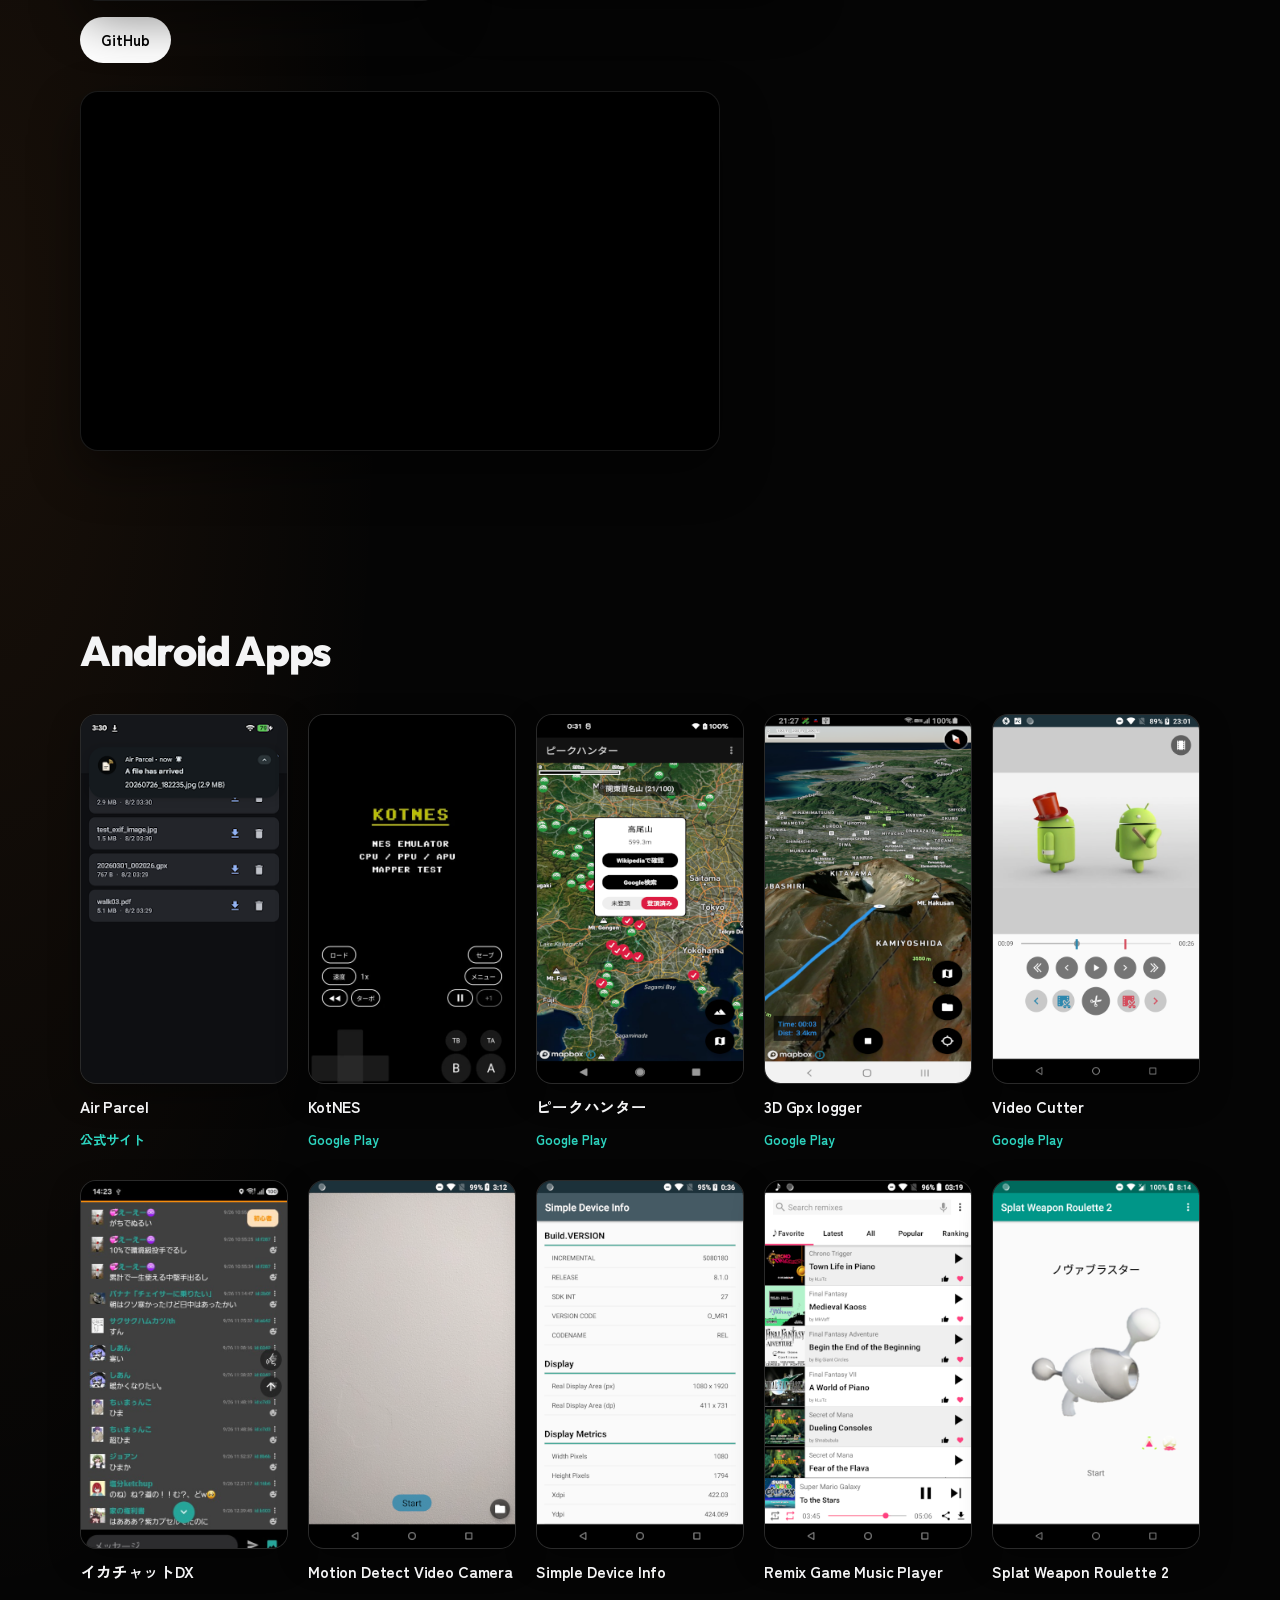
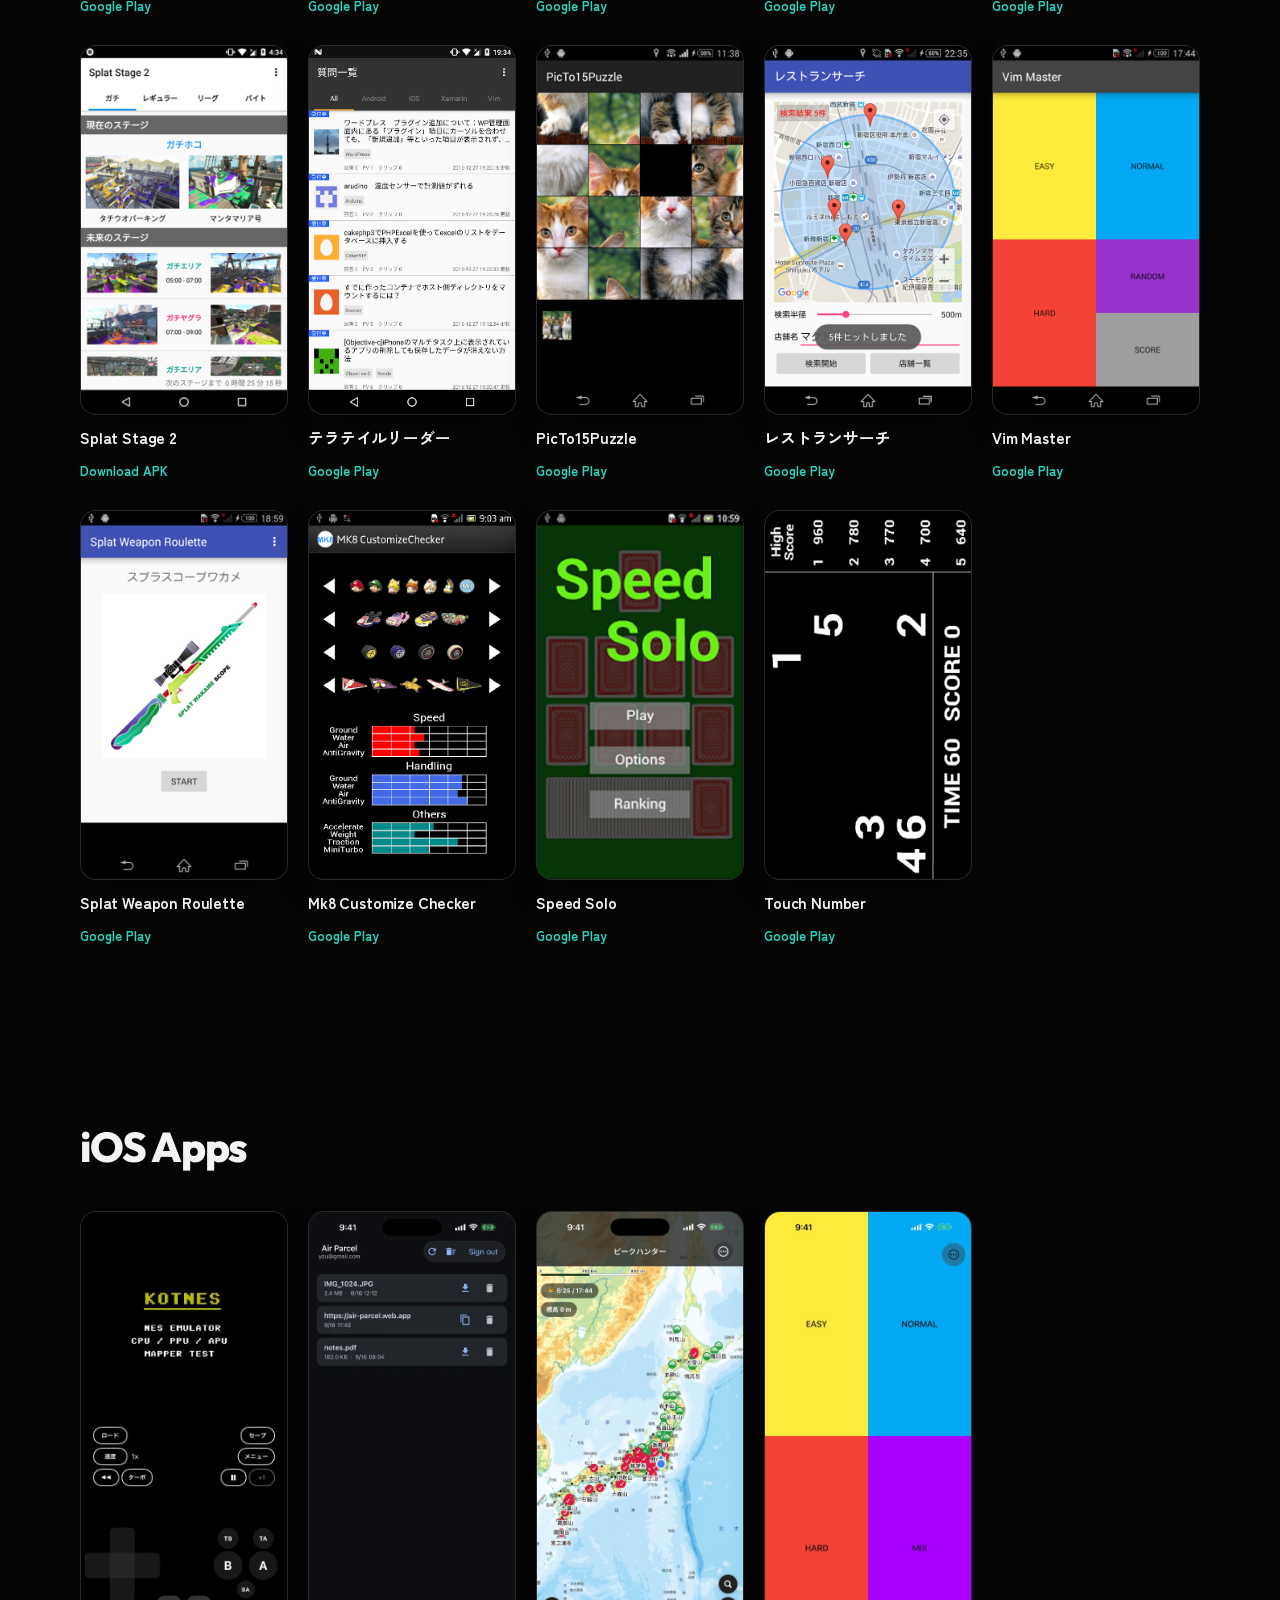
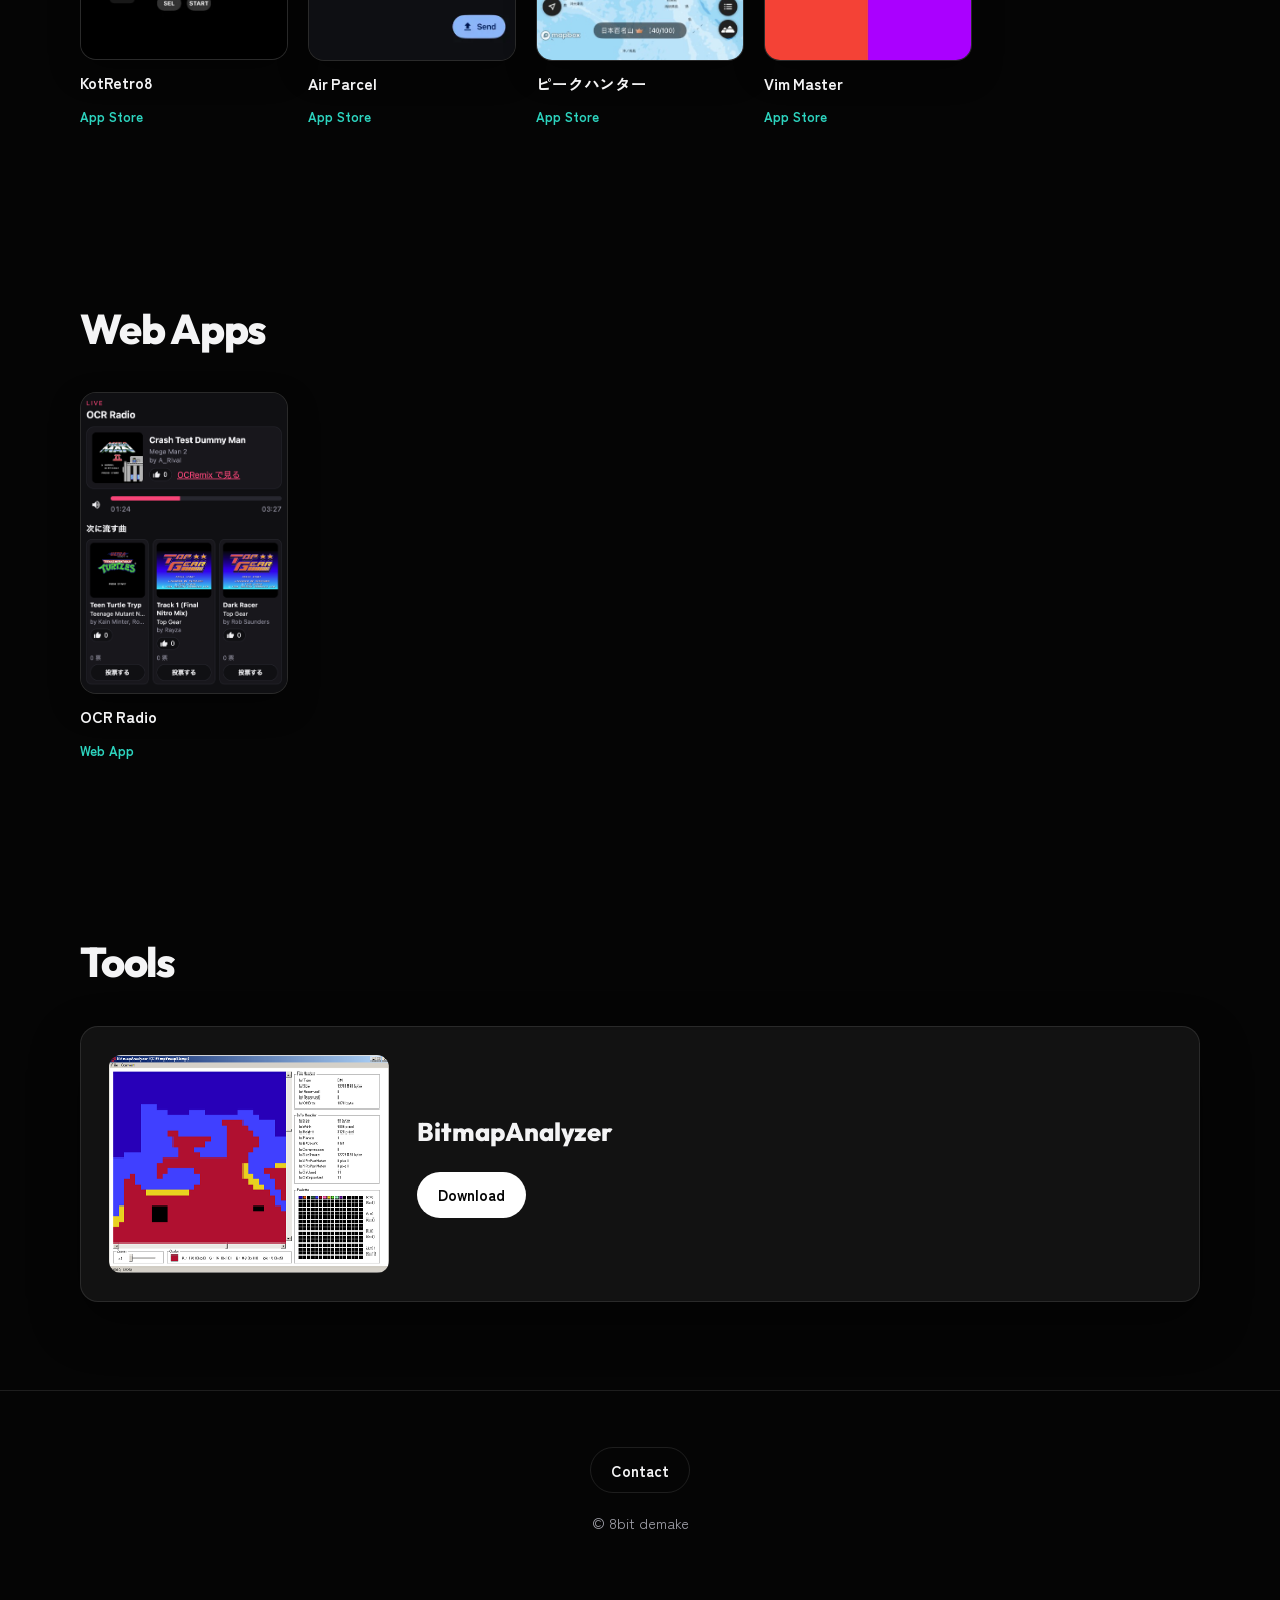
==== commit 92d71561: "iOS 版 KotRetro8 を App Store リンク付きで掲載する。" ====
--- a/index.html
+++ b/index.html
@@ -196,6 +196,10 @@
                 <h2>iOS Apps</h2>
             </div>
             <div class="app-gallery reveal">
+                <a class="app-item" href="https://apps.apple.com/app/kotretro8/id6813099820">
+                    <div class="app-thumb is-iphone"><img src="img/kotretro8_ios.webp" width="472" height="1024" alt="KotRetro8 iOS" loading="lazy"></div>
+                    <h4>KotRetro8</h4><span class="meta">App Store</span>
+                </a>
                 <a class="app-item" href="https://apps.apple.com/app/air-parcel/id6812783291">
                     <div class="app-thumb is-iphone"><img src="img/airparcel_ios.webp" width="459" height="998" alt="Air Parcel iOS" loading="lazy"></div>
                     <h4>Air Parcel</h4><span class="meta">App Store</span>
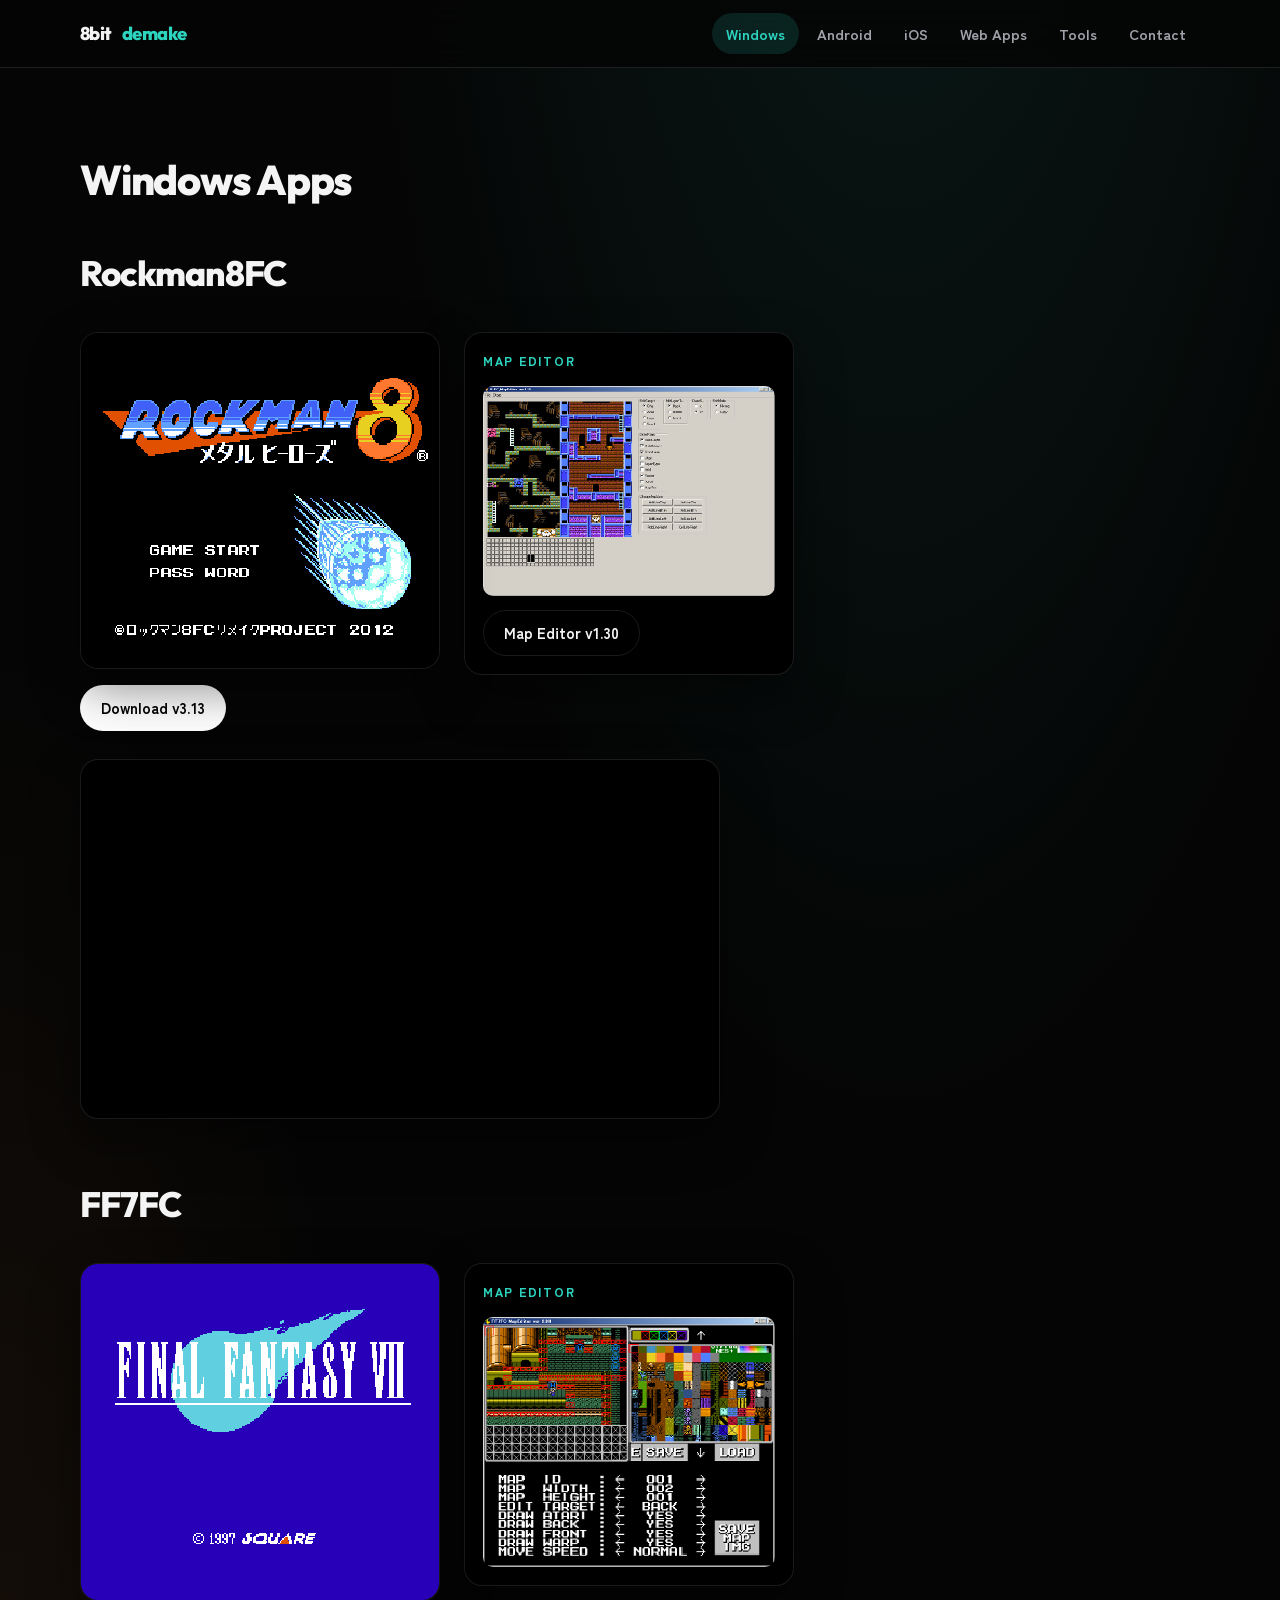
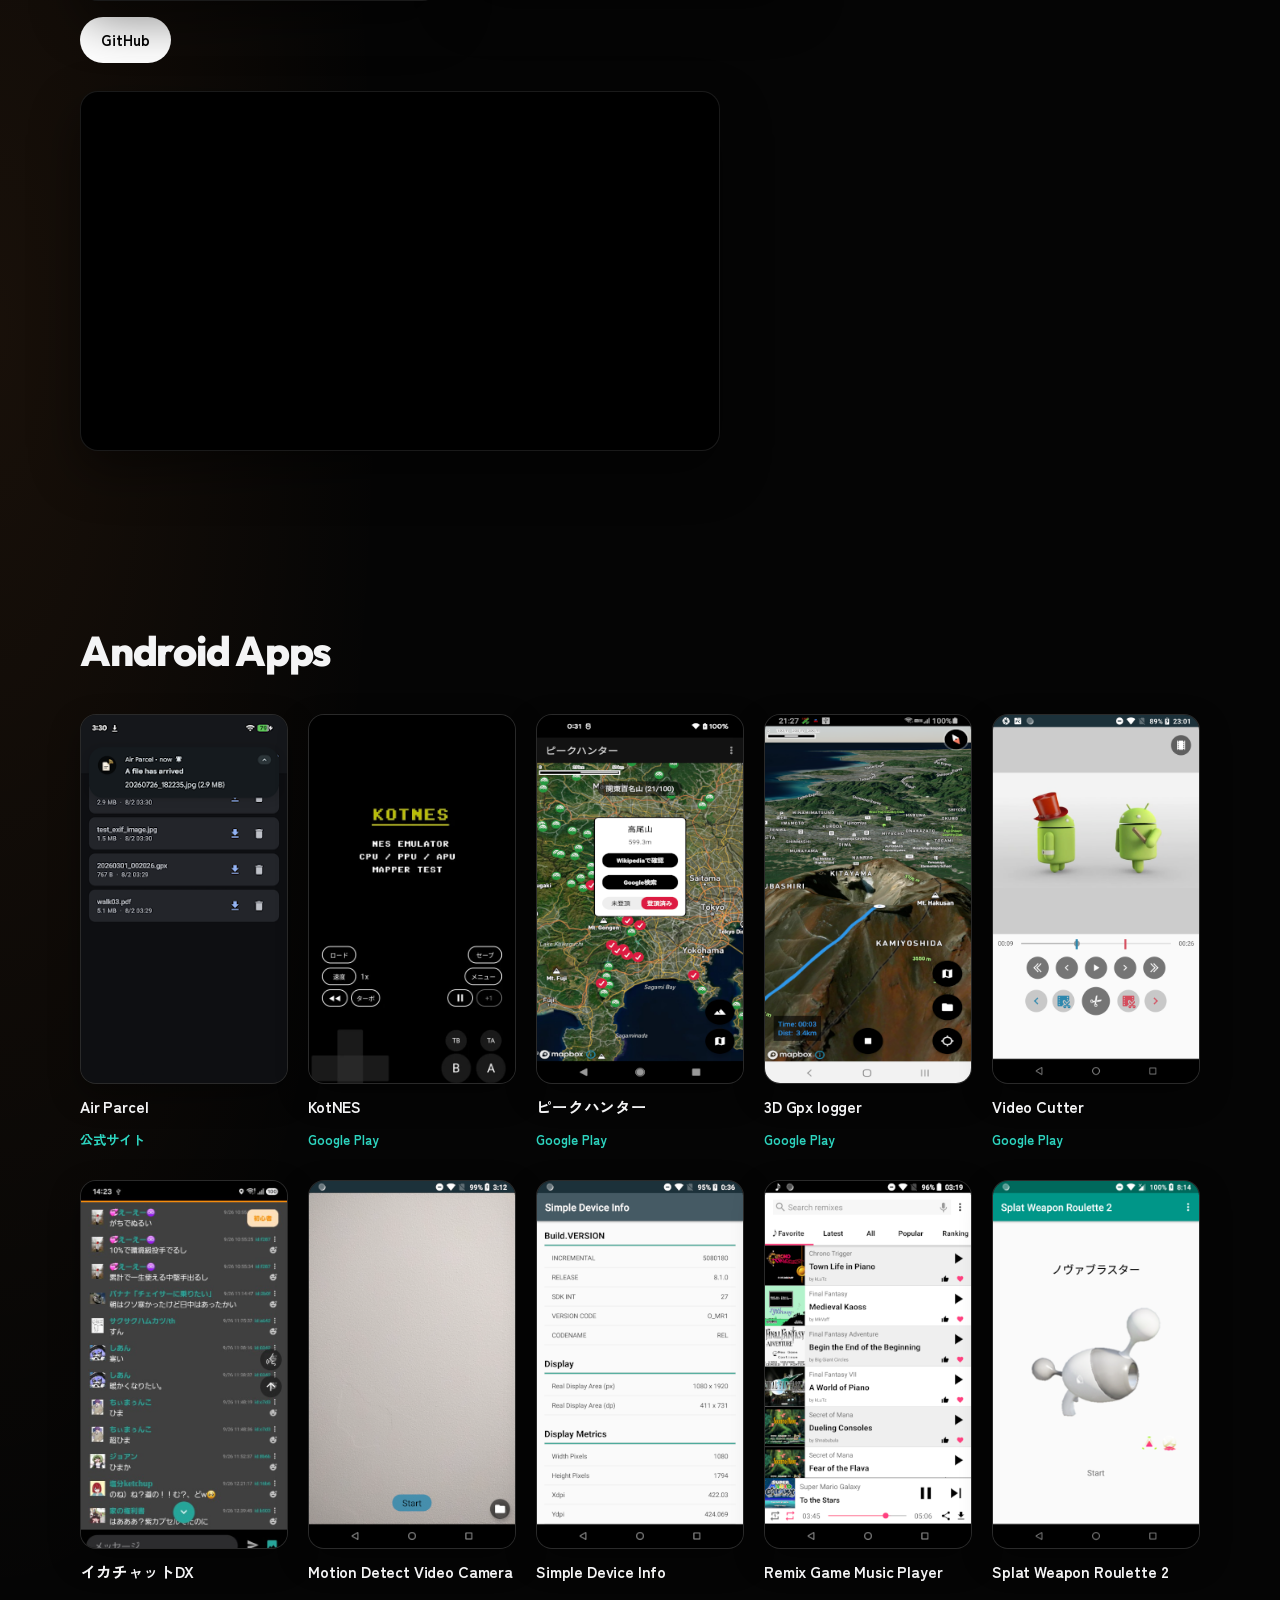
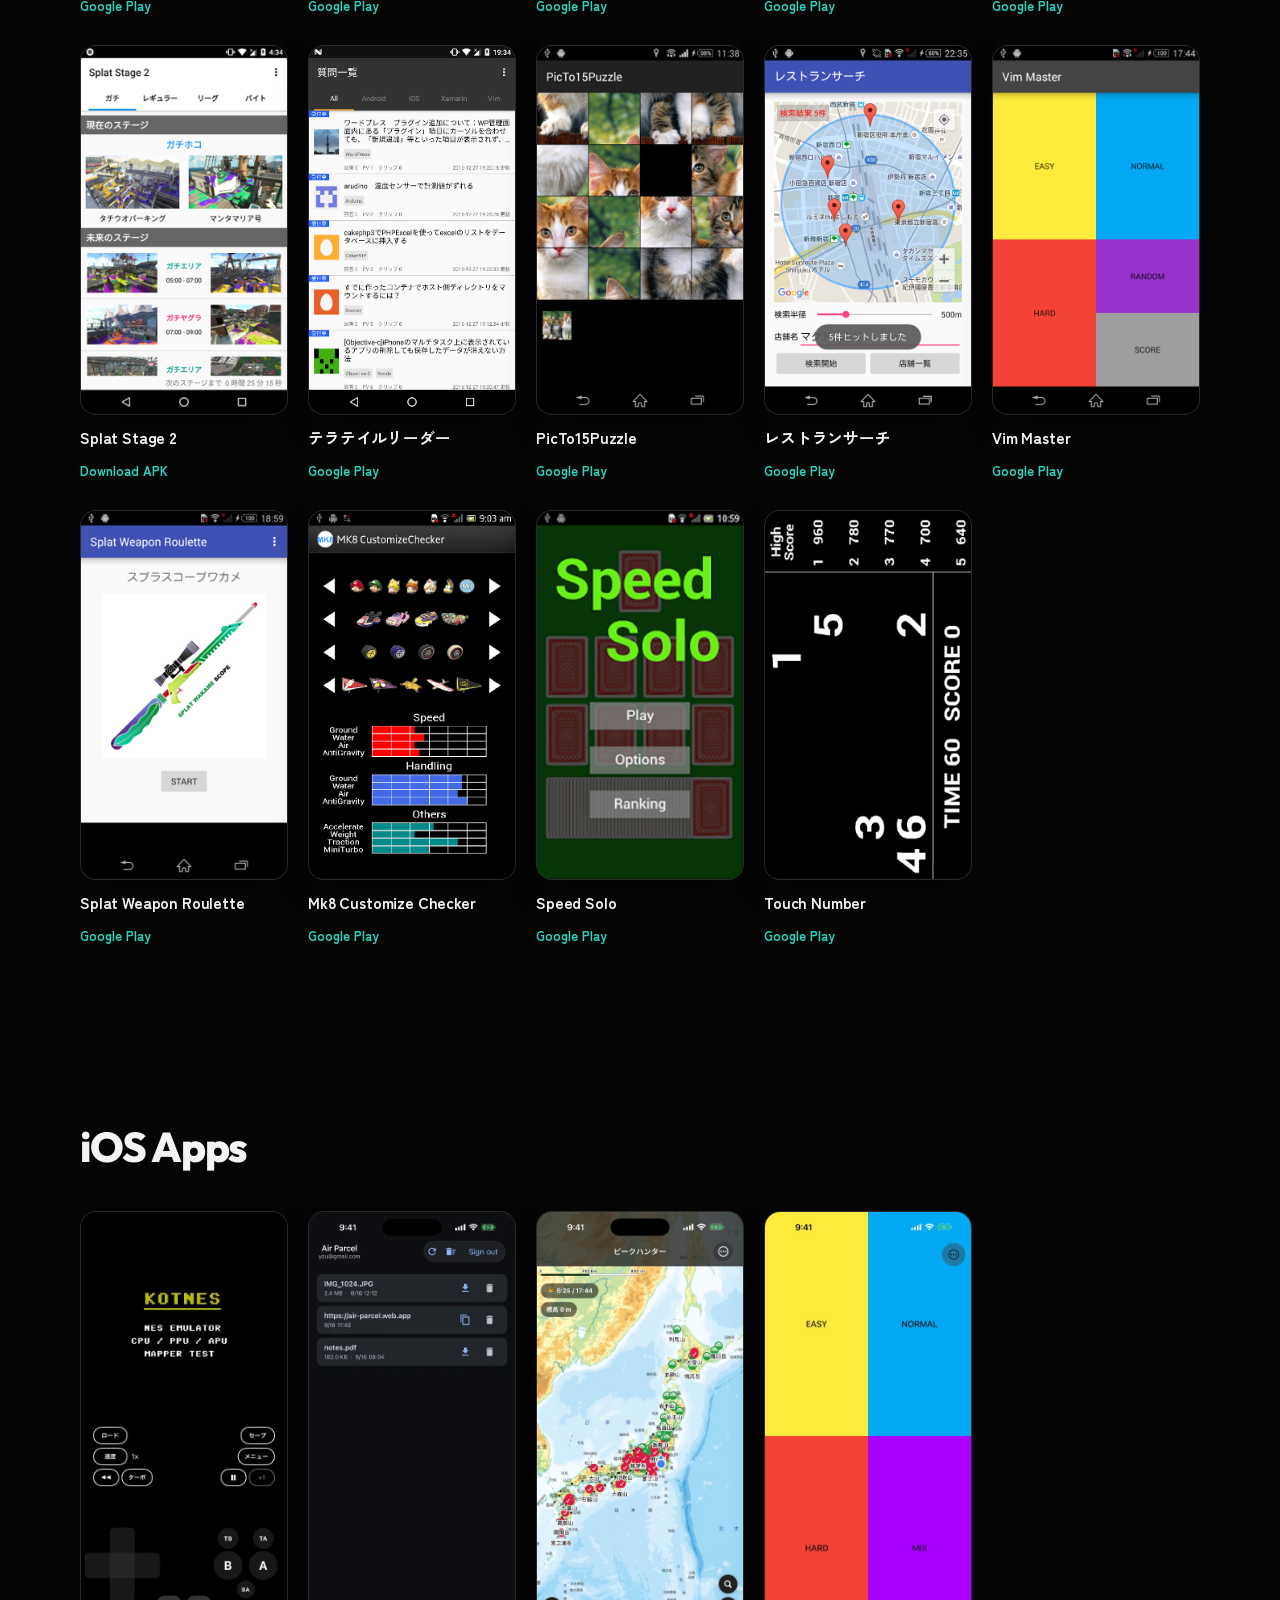
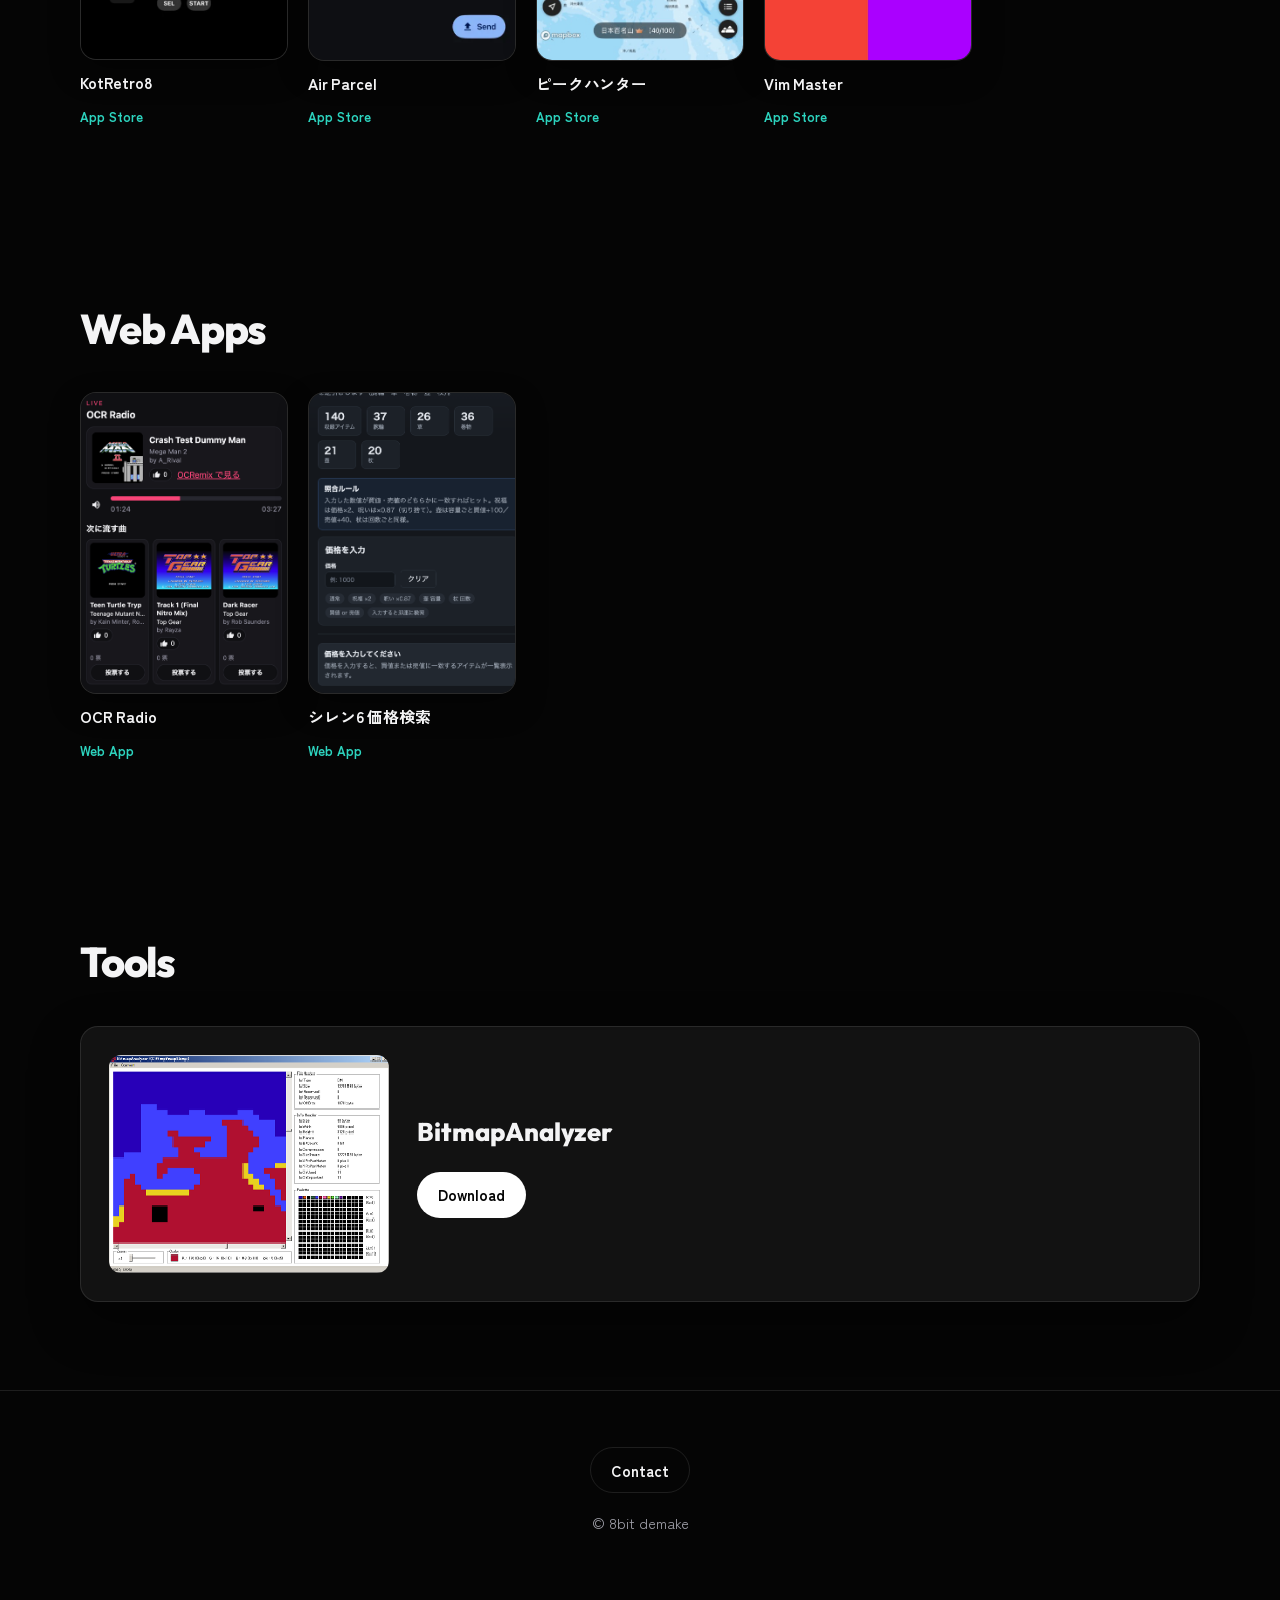
==== commit d1dfe8a7: "シレン6 価格検索を Web Apps に追加する。 GitHub Pages 上に単体 HTML を置き、ホームページの Web Apps からリンクする。" ====
--- a/index.html
+++ b/index.html
@@ -226,6 +226,10 @@
                     <div class="app-thumb is-iphone"><img src="img/ocr_radio.png" width="471" height="686" alt="OCR Radio" loading="lazy"></div>
                     <h4>OCR Radio</h4><span class="meta">Web App</span>
                 </a>
+                <a class="app-item" href="https://beta1139.github.io/apps/shiren6-price-lookup.html">
+                    <div class="app-thumb is-iphone"><img src="img/shiren6_price_lookup.png" width="471" height="686" alt="シレン6 価格検索" loading="lazy"></div>
+                    <h4>シレン6 価格検索</h4><span class="meta">Web App</span>
+                </a>
             </div>
         </div>
     </section>
